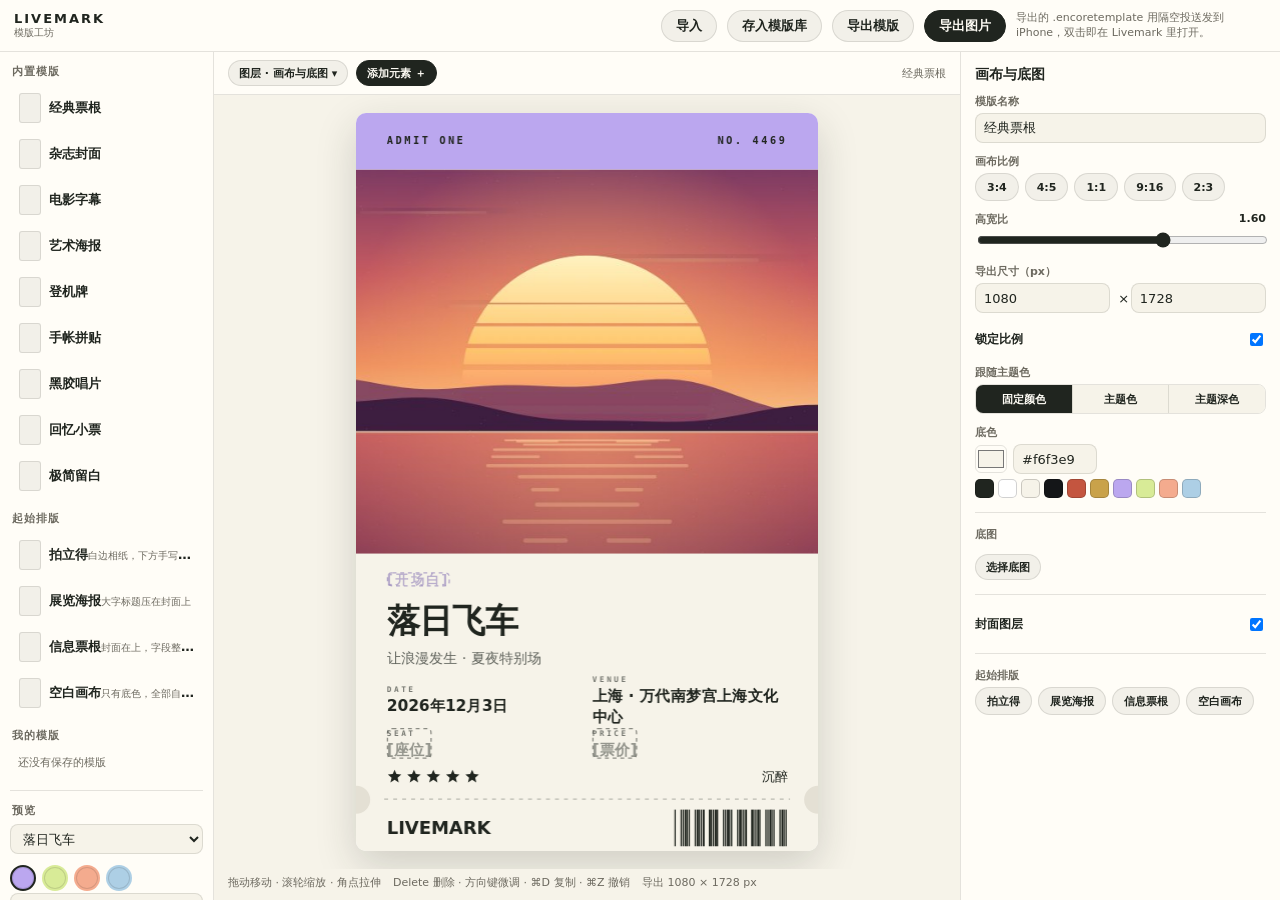
==== index.html @ 5d978834 "sync from Encore 2b8baa5" ====
<!DOCTYPE html>
<html lang="zh-Hans">
<head>
<meta charset="utf-8">
<meta name="viewport" content="width=device-width, initial-scale=1">
<title>Livemark 模版工坊</title>
<link rel="stylesheet" href="styles.css">
</head>
<body>

<header class="bar">
  <div class="brand">LIVEMARK<small>模版工坊</small></div>
  <div class="grow"></div>
  <button class="btn" id="btnImport">导入</button>
  <button class="btn" id="btnSave">存入模版库</button>
  <button class="btn" id="btnExportFile">导出模版</button>
  <button class="btn primary" id="btnExportPNG">导出图片</button>
  <div class="tip">导出的 .encoretemplate 用隔空投送发到 iPhone，双击即在 Livemark 里打开。</div>
  <input type="file" id="fileImport" accept=".encoretemplate,.json,application/json" hidden>
</header>

<div class="shell">
  <aside class="library" id="library"></aside>

  <section class="stage">
    <div class="stage-bar">
      <div class="menu-wrap">
        <button class="btn small" id="btnLayerMenu">图层 · <span id="layerName">画布与底图</span> ▾</button>
      </div>
      <div class="menu-wrap">
        <button class="btn small primary" id="btnAddElement">添加元素 ＋</button>
      </div>
      <div class="grow"></div>
      <span class="hint" id="canvasNote"></span>
    </div>
    <div class="canvas-wrap" id="canvasWrap">
      <div class="board" id="board">
        <canvas id="canvas"></canvas>
        <canvas id="overlay" class="overlay"></canvas>
      </div>
    </div>
    <div class="stage-foot">
      <span>拖动移动 · 滚轮缩放 · 角点拉伸</span>
      <span>Delete 删除 · 方向键微调 · ⌘D 复制 · ⌘Z 撤销</span>
      <span id="sizeNote"></span>
    </div>
  </section>

  <aside class="inspector" id="inspector"></aside>
</div>

<div class="toast" id="toast"></div>
<div class="drop-veil" id="dropVeil">松手导入 .encoretemplate</div>

<input type="file" id="filePickImage" accept="image/*" hidden>
<input type="file" id="filePickVideo" accept="video/quicktime,video/mp4,.mov,.mp4" hidden>

<script src="builtins.js"></script>
<script src="covers.js"></script>
<script src="model.js"></script>
<script src="render.js"></script>
<script src="ui.js"></script>
<script src="app.js"></script>
</body>
</html>
---- styles.css ----
/* Livemark 模版工坊（浏览器版）。配色取自 App 的 Palette：纸 #F6F3E9、墨 #20251F。 */
:root {
  --paper: #f6f3e9;
  --surface: #fffdf7;
  --ink: #20251f;
  --muted: #6d6a60;
  --line: rgba(32, 37, 31, 0.12);
  --fill: rgba(32, 37, 31, 0.06);
  --stamp: #c4553f;
  --accent: #bba7ef;
  --radius: 12px;
  --font: -apple-system, BlinkMacSystemFont, "PingFang SC", system-ui, "Noto Sans CJK SC", "Microsoft YaHei", sans-serif;
}

* { box-sizing: border-box; }
html, body { height: 100%; margin: 0; }
body {
  font-family: var(--font);
  background: var(--paper);
  color: var(--ink);
  font-size: 13px;
  -webkit-font-smoothing: antialiased;
  overflow: hidden;
}
button, input, select, textarea { font-family: inherit; font-size: inherit; color: inherit; }
button { cursor: pointer; }

/* 顶栏 */
.bar {
  display: flex; align-items: center; gap: 10px;
  height: 52px; padding: 0 14px;
  border-bottom: 1px solid var(--line);
  background: var(--surface);
}
.brand { font-weight: 800; letter-spacing: 2px; font-size: 13px; }
.brand small { display: block; font-weight: 500; letter-spacing: 0; font-size: 10px; color: var(--muted); }
.bar .grow { flex: 1; }
.bar .tip { font-size: 11px; color: var(--muted); max-width: 250px; line-height: 1.35; }

.btn {
  border: 1px solid var(--line); background: var(--fill); color: var(--ink);
  border-radius: 999px; min-height: 32px; padding: 0 14px; font-weight: 600;
}
.btn:hover { background: rgba(32, 37, 31, 0.1); }
.btn.primary { background: var(--ink); color: #fdfbf4; border-color: var(--ink); }
.btn.primary:hover { background: #333a31; }
.btn.small { min-height: 26px; padding: 0 10px; font-size: 11px; font-weight: 600; }
.btn.danger { color: var(--stamp); }
.btn:disabled { opacity: 0.4; cursor: default; }

/* 三栏 */
.shell { display: flex; height: calc(100% - 52px); }
.library { width: 214px; border-right: 1px solid var(--line); background: var(--surface); overflow-y: auto; padding: 10px; flex: none; }
.stage { flex: 1; display: flex; flex-direction: column; min-width: 0; }
.inspector { width: 320px; border-left: 1px solid var(--line); background: var(--surface); overflow-y: auto; padding: 12px 14px 60px; flex: none; }

/* 模版库 */
.section-title { font-size: 11px; font-weight: 700; color: var(--muted); letter-spacing: 1px; margin: 12px 2px 6px; }
.section-title:first-child { margin-top: 2px; }
.lib-item {
  display: flex; align-items: center; gap: 8px; width: 100%;
  border: 1px solid transparent; background: none; border-radius: 10px;
  padding: 7px 8px; text-align: left; min-height: 38px;
}
.lib-item:hover { background: var(--fill); }
.lib-item.on { background: var(--fill); border-color: var(--line); }
.lib-item .thumb { width: 22px; height: 30px; border-radius: 3px; background: var(--fill); flex: none; border: 1px solid var(--line); }
.lib-item .name { flex: 1; font-weight: 600; overflow: hidden; text-overflow: ellipsis; white-space: nowrap; }
.lib-item .sub { font-size: 10px; color: var(--muted); font-weight: 400; }
.lib-row { display: flex; align-items: center; gap: 4px; }
.lib-row .lib-item { flex: 1; min-width: 0; }
.icon-btn {
  border: none; background: none; color: var(--muted); border-radius: 6px;
  width: 24px; height: 24px; line-height: 1; font-size: 13px; flex: none;
}
.icon-btn:hover { background: var(--fill); color: var(--ink); }
.empty { font-size: 11px; color: var(--muted); padding: 6px 8px; }

/* 预览设置 */
.panel { border-top: 1px solid var(--line); margin-top: 14px; padding-top: 10px; }
.swatches { display: flex; gap: 6px; margin: 6px 0 2px; }
.swatch { width: 26px; height: 26px; border-radius: 50%; border: 2px solid transparent; box-shadow: inset 0 0 0 1px rgba(0,0,0,0.12); }
.swatch.on { border-color: var(--ink); }
details.switches { margin-top: 8px; }
details.switches summary { font-size: 11px; color: var(--muted); cursor: pointer; padding: 4px 2px; font-weight: 600; }
.checks { display: grid; grid-template-columns: 1fr 1fr; gap: 2px 6px; padding: 4px 2px; }
.checks label { display: flex; align-items: center; gap: 4px; font-size: 11px; }
.private-note { font-size: 10px; color: var(--stamp); padding: 2px; }

/* 画布 */
.stage-bar { display: flex; align-items: center; gap: 8px; padding: 8px 14px; border-bottom: 1px solid var(--line); background: var(--surface); }
.stage-bar .grow { flex: 1; }
.canvas-wrap {
  flex: 1; display: flex; align-items: center; justify-content: center;
  padding: 18px; overflow: hidden; position: relative;
  background: var(--paper);
}
.board { position: relative; box-shadow: 0 14px 40px rgba(32, 37, 31, 0.18); border-radius: 10px; background: #fff; }
.board canvas { display: block; border-radius: 10px; }
.board canvas.overlay { position: absolute; inset: 0; pointer-events: none; }
.stage-foot { padding: 6px 14px 10px; font-size: 11px; color: var(--muted); display: flex; gap: 12px; }

/* 检查器控件 */
.insp-title { font-size: 14px; font-weight: 800; margin: 2px 0 10px; }
.field { margin-bottom: 11px; }
.field > label, .field > .lab { display: block; font-size: 11px; font-weight: 600; color: var(--muted); margin-bottom: 4px; }
.field input[type=text], .field input[type=number], .field textarea, .field select {
  width: 100%; border: 1px solid var(--line); background: var(--paper);
  border-radius: 8px; min-height: 30px; padding: 5px 8px;
}
.field textarea { resize: vertical; min-height: 54px; }
.row { display: flex; gap: 8px; align-items: center; }
.row > * { min-width: 0; }
.slider-head { display: flex; justify-content: space-between; font-size: 11px; color: var(--muted); font-weight: 600; margin-bottom: 1px; }
.slider-head b { font-weight: 600; color: var(--ink); font-variant-numeric: tabular-nums; }
input[type=range] { width: 100%; accent-color: var(--ink); height: 20px; }
.chips { display: flex; flex-wrap: wrap; gap: 6px; }
.chip { border: 1px solid var(--line); background: var(--fill); border-radius: 999px; min-height: 28px; padding: 0 11px; font-size: 11px; font-weight: 600; }
.chip.on { background: var(--ink); color: #fdfbf4; border-color: var(--ink); }
.seg { display: flex; border: 1px solid var(--line); border-radius: 8px; overflow: hidden; }
.seg button { flex: 1; border: none; background: var(--paper); min-height: 28px; font-size: 11px; font-weight: 600; }
.seg button + button { border-left: 1px solid var(--line); }
.seg button.on { background: var(--ink); color: #fdfbf4; }
.toggle { display: flex; align-items: center; justify-content: space-between; gap: 8px; min-height: 30px; }
.toggle span { font-size: 12px; font-weight: 600; }
.color-row { display: flex; align-items: center; gap: 6px; flex-wrap: wrap; }
.color-row input[type=color] { width: 32px; height: 28px; padding: 0; border: 1px solid var(--line); border-radius: 6px; background: none; }
.color-row input[type=text] { width: 84px; }
.presets { display: flex; flex-wrap: wrap; gap: 4px; margin-top: 5px; }
.preset { width: 19px; height: 19px; border-radius: 5px; border: 1px solid rgba(0,0,0,0.18); padding: 0; }
.divider { height: 1px; background: var(--line); margin: 14px 0; }
.hint { font-size: 11px; color: var(--muted); margin: 4px 0; }
.hint.warn { color: var(--stamp); }
.actions { display: flex; gap: 6px; margin-top: 12px; flex-wrap: wrap; }

/* 菜单 */
.menu-wrap { position: relative; }
.menu {
  position: absolute; top: calc(100% + 4px); left: 0; z-index: 30;
  background: var(--surface); border: 1px solid var(--line); border-radius: 10px;
  box-shadow: 0 12px 30px rgba(32, 37, 31, 0.18);
  min-width: 190px; max-height: 60vh; overflow-y: auto; padding: 5px;
}
.menu.right { left: auto; right: 0; }
.menu button {
  display: block; width: 100%; text-align: left; border: none; background: none;
  border-radius: 7px; padding: 6px 9px; font-size: 12px;
}
.menu button:hover { background: var(--fill); }
.menu .head { font-size: 10px; font-weight: 700; color: var(--muted); padding: 7px 9px 3px; letter-spacing: 1px; }
.menu .sep { height: 1px; background: var(--line); margin: 4px 6px; }
.menu .cols { display: grid; grid-template-columns: repeat(8, 1fr); gap: 2px; padding: 4px; }
.menu .cols button { font-size: 18px; text-align: center; padding: 3px 0; }

/* 提示条 */
.toast {
  position: fixed; left: 50%; bottom: 22px; transform: translateX(-50%);
  background: var(--ink); color: #fdfbf4; border-radius: 999px;
  padding: 8px 18px; font-size: 12px; font-weight: 600; z-index: 100;
  box-shadow: 0 10px 24px rgba(0,0,0,0.25); opacity: 0; pointer-events: none;
  transition: opacity 0.18s;
}
.toast.on { opacity: 1; }
.toast.warn { background: var(--stamp); }

.drop-veil {
  position: fixed; inset: 0; z-index: 200; background: rgba(246, 243, 233, 0.92);
  display: none; align-items: center; justify-content: center;
  font-size: 15px; font-weight: 700; border: 3px dashed var(--ink);
}
.drop-veil.on { display: flex; }
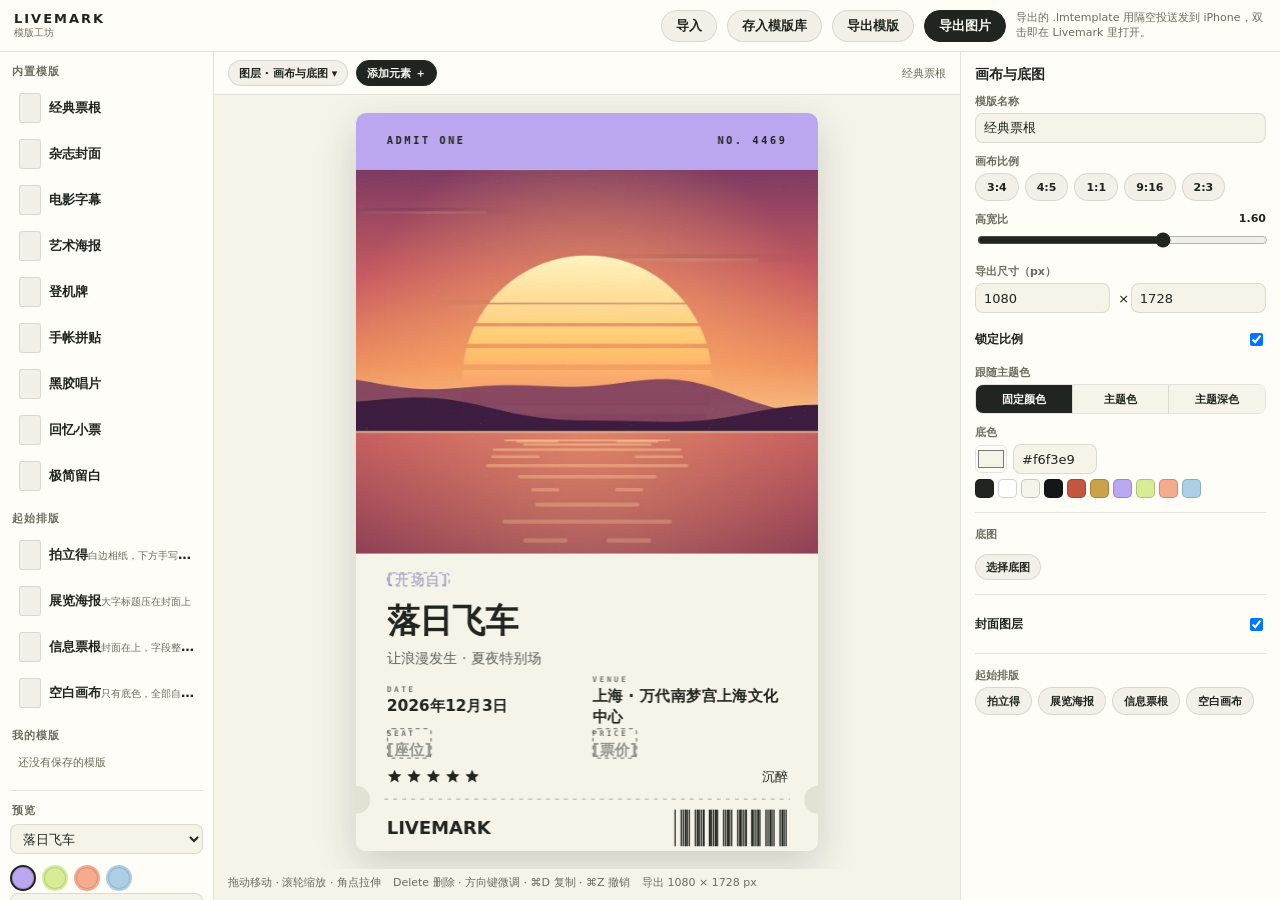
==== commit 35ead853: "sync from Encore 8e6842f" ====
--- a/index.html
+++ b/index.html
@@ -15,8 +15,8 @@
   <button class="btn" id="btnSave">存入模版库</button>
   <button class="btn" id="btnExportFile">导出模版</button>
   <button class="btn primary" id="btnExportPNG">导出图片</button>
-  <div class="tip">导出的 .encoretemplate 用隔空投送发到 iPhone，双击即在 Livemark 里打开。</div>
-  <input type="file" id="fileImport" accept=".encoretemplate,.json,application/json" hidden>
+  <div class="tip">导出的 .lmtemplate 用隔空投送发到 iPhone，双击即在 Livemark 里打开。</div>
+  <input type="file" id="fileImport" accept=".lmtemplate,.encoretemplate,.json,application/json" hidden>
 </header>
 
 <div class="shell">
@@ -50,7 +50,7 @@
 </div>
 
 <div class="toast" id="toast"></div>
-<div class="drop-veil" id="dropVeil">松手导入 .encoretemplate</div>
+<div class="drop-veil" id="dropVeil">松手导入 .lmtemplate</div>
 
 <input type="file" id="filePickImage" accept="image/*" hidden>
 <input type="file" id="filePickVideo" accept="video/quicktime,video/mp4,.mov,.mp4" hidden>
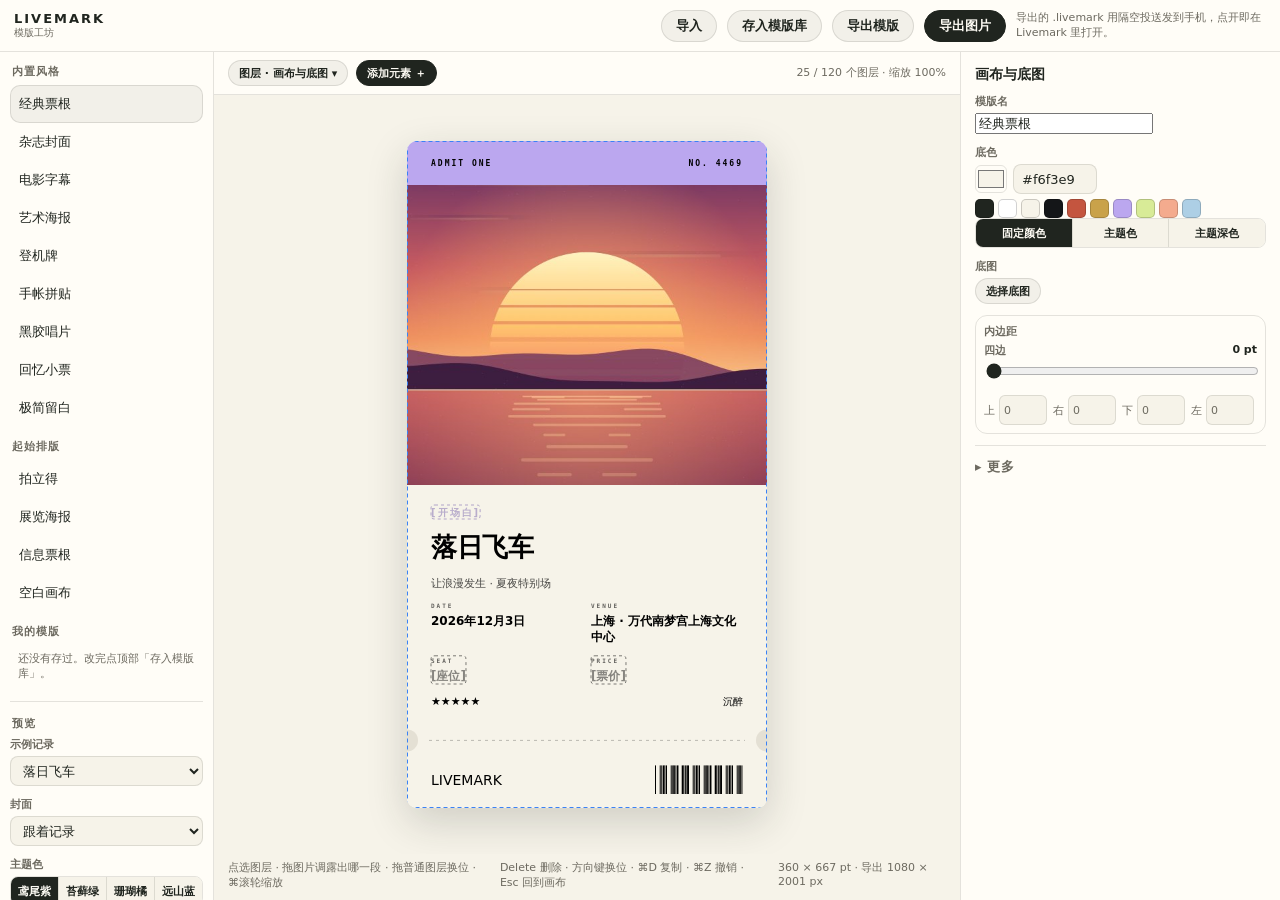
==== commit 5160e3ef: "sync from livemark-rn 7254a4c" ====
--- a/index.html
+++ b/index.html
@@ -15,8 +15,8 @@
   <button class="btn" id="btnSave">存入模版库</button>
   <button class="btn" id="btnExportFile">导出模版</button>
   <button class="btn primary" id="btnExportPNG">导出图片</button>
-  <div class="tip">导出的 .lmtemplate 用隔空投送发到 iPhone，双击即在 Livemark 里打开。</div>
-  <input type="file" id="fileImport" accept=".lmtemplate,.encoretemplate,.json,application/json" hidden>
+  <div class="tip">导出的 .livemark 用隔空投送发到手机，点开即在 Livemark 里打开。</div>
+  <input type="file" id="fileImport" accept=".livemark,.lmtemplate,.encoretemplate,.json,application/json" hidden>
 </header>
 
 <div class="shell">
@@ -40,8 +40,8 @@
       </div>
     </div>
     <div class="stage-foot">
-      <span>拖动移动 · 滚轮缩放 · 角点拉伸</span>
-      <span>Delete 删除 · 方向键微调 · ⌘D 复制 · ⌘Z 撤销</span>
+      <span>点选图层 · 拖图片调露出哪一段 · 拖普通图层换位 · ⌘滚轮缩放</span>
+      <span>Delete 删除 · 方向键换位 · ⌘D 复制 · ⌘Z 撤销 · Esc 回到画布</span>
       <span id="sizeNote"></span>
     </div>
   </section>
@@ -50,15 +50,17 @@
 </div>
 
 <div class="toast" id="toast"></div>
-<div class="drop-veil" id="dropVeil">松手导入 .lmtemplate</div>
+<div class="drop-veil" id="dropVeil">松手导入 .livemark</div>
 
 <input type="file" id="filePickImage" accept="image/*" hidden>
 <input type="file" id="filePickVideo" accept="video/quicktime,video/mp4,.mov,.mp4" hidden>
 
-<script src="builtins.js"></script>
+<!-- core.js 是 App 的 TypeScript 原样编译过来的：模型、排版引擎、文件编码、九个内置风格。
+     render.js 注入「量文字」与「画」，其余三个是工坊自己的界面。 -->
 <script src="covers.js"></script>
-<script src="model.js"></script>
+<script src="core.js"></script>
 <script src="render.js"></script>
+<script src="sample.js"></script>
 <script src="ui.js"></script>
 <script src="app.js"></script>
 </body>
--- a/styles.css
+++ b/styles.css
@@ -169,3 +169,39 @@
   font-size: 15px; font-weight: 700; border: 3px dashed var(--ink);
 }
 .drop-veil.on { display: flex; }
+
+/* ---- v2：树状图层、折叠区、锚点九宫格 ---- */
+
+.field.group { border: 1px solid var(--line); border-radius: var(--radius); padding: 8px; gap: 6px; }
+.field .row { display: flex; gap: 6px; flex-wrap: wrap; }
+.row .mini { display: flex; align-items: center; gap: 4px; font-size: 11px; color: var(--muted); }
+.row .mini input { width: 48px; border: 1px solid var(--line); border-radius: 6px; padding: 2px 4px; background: var(--paper); }
+
+.disclosure { margin: 10px 0 4px; border-top: 1px solid var(--line); padding-top: 8px; }
+.disclosure-head {
+  width: 100%; text-align: left; border: 0; background: none; padding: 4px 0;
+  font-weight: 700; color: var(--muted); letter-spacing: 0.5px;
+}
+.disclosure-body { display: flex; flex-direction: column; gap: 10px; padding-top: 4px; }
+
+.anchors { display: grid; grid-template-columns: repeat(3, 1fr); gap: 4px; }
+.anchor {
+  border: 1px solid var(--line); background: var(--paper); border-radius: 6px;
+  height: 26px; color: var(--muted); line-height: 1;
+}
+.anchor.on { background: var(--ink); color: #fdfbf4; border-color: var(--ink); }
+
+.panel { margin-top: 12px; border-top: 1px solid var(--line); padding-top: 8px; display: flex; flex-direction: column; gap: 10px; }
+.insp-title .grow { flex: 1; font-weight: 700; }
+
+.menu .on { background: var(--fill); font-weight: 700; }
+.menu details.sub { border-top: 1px solid var(--line); }
+.menu details.sub summary { padding: 5px 12px; cursor: pointer; color: var(--muted); font-size: 11px; }
+.menu details.sub button { padding-left: 22px; }
+
+.checks { display: grid; grid-template-columns: 1fr 1fr; gap: 2px 8px; }
+.checks .toggle { display: flex; align-items: center; gap: 5px; font-size: 11px; }
+.checks .toggle.private span { color: var(--stamp); }
+.private-note { font-size: 10px; color: var(--muted); line-height: 1.4; margin-top: 6px; }
+.lib-item.grow { flex: 1; text-align: left; }
+.hint { font-size: 11px; color: var(--muted); line-height: 1.45; }
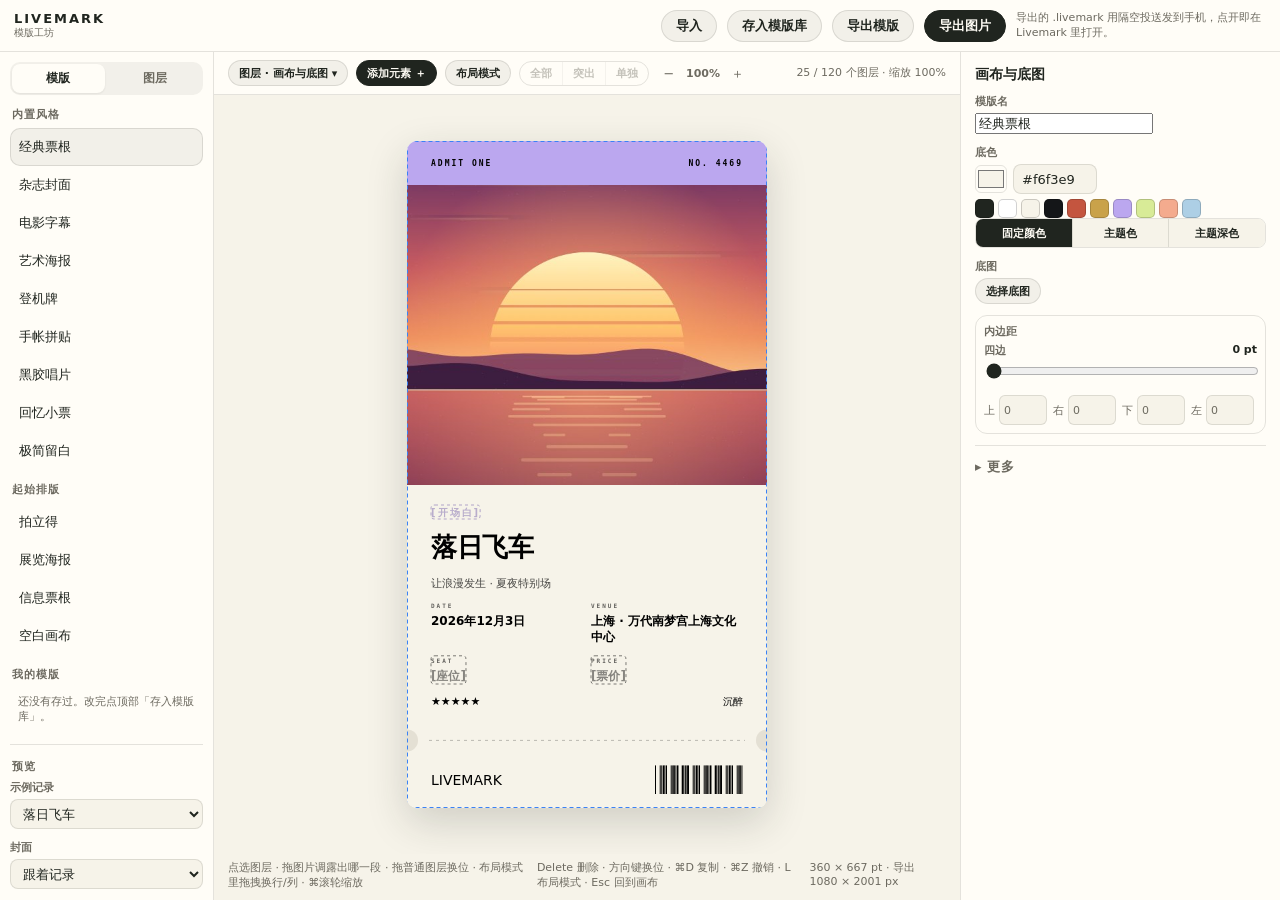
==== commit c8500fe0: "Add focus mode, layout mode, layers panel, stage tools Co-authored-by: kinyokun <72661570+kinyokun@u" ====
--- a/index.html
+++ b/index.html
@@ -30,6 +30,7 @@
       <div class="menu-wrap">
         <button class="btn small primary" id="btnAddElement">添加元素 ＋</button>
       </div>
+      <div class="stage-tools" id="stageTools"></div>
       <div class="grow"></div>
       <span class="hint" id="canvasNote"></span>
     </div>
@@ -40,8 +41,8 @@
       </div>
     </div>
     <div class="stage-foot">
-      <span>点选图层 · 拖图片调露出哪一段 · 拖普通图层换位 · ⌘滚轮缩放</span>
-      <span>Delete 删除 · 方向键换位 · ⌘D 复制 · ⌘Z 撤销 · Esc 回到画布</span>
+      <span>点选图层 · 拖图片调露出哪一段 · 拖普通图层换位 · 布局模式里拖拽换行/列 · ⌘滚轮缩放</span>
+      <span>Delete 删除 · 方向键换位 · ⌘D 复制 · ⌘Z 撤销 · L 布局模式 · Esc 回到画布</span>
       <span id="sizeNote"></span>
     </div>
   </section>
@@ -56,12 +57,15 @@
 <input type="file" id="filePickVideo" accept="video/quicktime,video/mp4,.mov,.mp4" hidden>
 
 <!-- core.js 是 App 的 TypeScript 原样编译过来的：模型、排版引擎、文件编码、九个内置风格。
-     render.js 注入「量文字」与「画」，其余三个是工坊自己的界面。 -->
+     render.js 注入「量文字」与「画」；ui.js 是编辑器主体，modes.js（聚焦 / 布局模式）、
+     layers.js（图层树面板）按功能拆成独立模块，app.js 负责启动。 -->
 <script src="covers.js"></script>
 <script src="core.js"></script>
 <script src="render.js"></script>
 <script src="sample.js"></script>
 <script src="ui.js"></script>
+<script src="modes.js"></script>
+<script src="layers.js"></script>
 <script src="app.js"></script>
 </body>
 </html>
--- a/styles.css
+++ b/styles.css
@@ -97,7 +97,7 @@
 }
 .board { position: relative; box-shadow: 0 14px 40px rgba(32, 37, 31, 0.18); border-radius: 10px; background: #fff; }
 .board canvas { display: block; border-radius: 10px; }
-.board canvas.overlay { position: absolute; inset: 0; pointer-events: none; }
+.board canvas.overlay { position: absolute; inset: 0; touch-action: none; }
 .stage-foot { padding: 6px 14px 10px; font-size: 11px; color: var(--muted); display: flex; gap: 12px; }
 
 /* 检查器控件 */
@@ -205,3 +205,47 @@
 .private-note { font-size: 10px; color: var(--muted); line-height: 1.4; margin-top: 6px; }
 .lib-item.grow { flex: 1; text-align: left; }
 .hint { font-size: 11px; color: var(--muted); line-height: 1.45; }
+
+/* 舞台工具条：聚焦切换 / 布局模式 / 缩放 */
+.stage-tools { display: flex; align-items: center; gap: 8px; }
+.seg-mini { display: flex; border: 1px solid var(--line); border-radius: 999px; overflow: hidden; }
+.seg-mini button {
+  border: none; background: none; padding: 4px 10px; font-size: 11px; font-weight: 600;
+  color: var(--muted);
+}
+.seg-mini button + button { border-left: 1px solid var(--line); }
+.seg-mini button.on { background: var(--ink); color: #fdfbf4; }
+.seg-mini button:disabled { opacity: 0.4; cursor: default; }
+.zoom-box { display: flex; align-items: center; gap: 2px; }
+.zoom-label {
+  border: none; background: none; color: var(--muted); font-size: 11px; font-weight: 600;
+  min-width: 40px; text-align: center; border-radius: 6px; padding: 4px 2px;
+}
+.zoom-label:hover { background: var(--fill); color: var(--ink); }
+
+/* 左栏页签：模版 / 图层 */
+.side-tabs {
+  display: flex; gap: 4px; padding: 2px; margin-bottom: 8px;
+  background: var(--fill); border-radius: 10px;
+}
+.side-tab {
+  flex: 1; border: none; background: none; border-radius: 8px;
+  padding: 6px 0; font-weight: 700; font-size: 12px; color: var(--muted);
+}
+.side-tab.on { background: var(--surface); color: var(--ink); box-shadow: 0 1px 2px rgba(32, 37, 31, 0.08); }
+
+/* 图层树 */
+.layer-row {
+  display: flex; align-items: center; gap: 2px;
+  border-radius: 8px; padding: 1px 4px 1px 4px;
+}
+.layer-row:hover { background: var(--fill); }
+.layer-row.on { background: var(--fill); outline: 1px solid var(--line); }
+.layer-row.faded .layer-main { opacity: 0.45; }
+.layer-main {
+  flex: 1; min-width: 0; border: none; background: none; text-align: left;
+  padding: 6px 4px; font-size: 12px; overflow: hidden; text-overflow: ellipsis; white-space: nowrap;
+}
+.layer-act { visibility: hidden; }
+.layer-row:hover .layer-act, .layer-row.on .layer-act { visibility: visible; }
+.layers-hint { padding: 8px 4px; font-size: 11px; color: var(--muted); line-height: 1.4; }
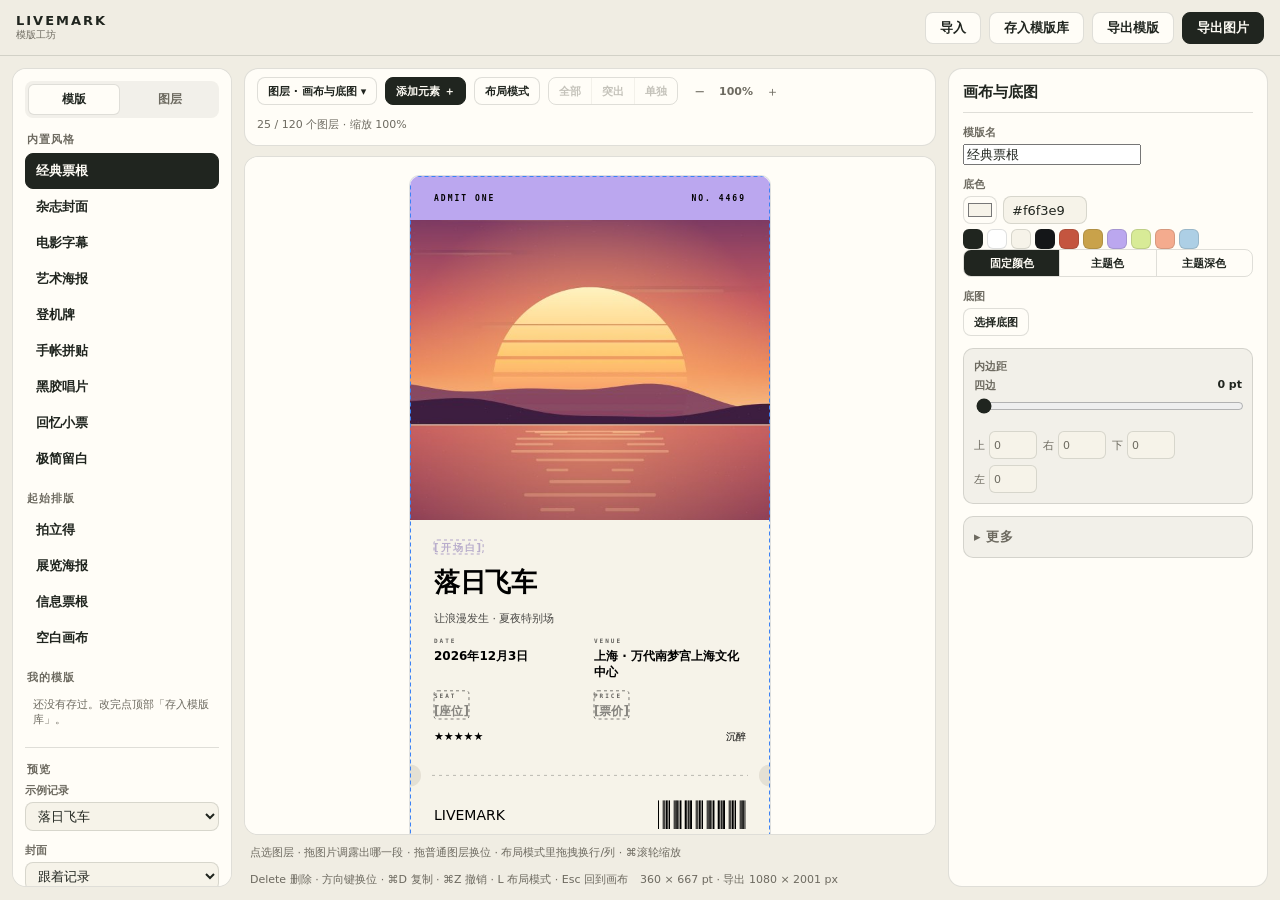
==== commit 041bf29d: "Refactor UI to card-based, flat, responsive design Co-authored-by: kinyokun <72661570+kinyokun@users" ====
--- a/index.html
+++ b/index.html
@@ -11,11 +11,13 @@
 <header class="bar">
   <div class="brand">LIVEMARK<small>模版工坊</small></div>
   <div class="grow"></div>
-  <button class="btn" id="btnImport">导入</button>
-  <button class="btn" id="btnSave">存入模版库</button>
-  <button class="btn" id="btnExportFile">导出模版</button>
-  <button class="btn primary" id="btnExportPNG">导出图片</button>
   <div class="tip">导出的 .livemark 用隔空投送发到手机，点开即在 Livemark 里打开。</div>
+  <div class="bar-actions">
+    <button class="btn" id="btnImport">导入</button>
+    <button class="btn" id="btnSave">存入模版库</button>
+    <button class="btn" id="btnExportFile">导出模版</button>
+    <button class="btn primary" id="btnExportPNG">导出图片</button>
+  </div>
   <input type="file" id="fileImport" accept=".livemark,.lmtemplate,.encoretemplate,.json,application/json" hidden>
 </header>
 
--- a/styles.css
+++ b/styles.css
@@ -1,14 +1,36 @@
-/* Livemark 模版工坊（浏览器版）。配色取自 App 的 Palette：纸 #F6F3E9、墨 #20251F。 */
+/* Livemark 模版工坊（浏览器版）。
+   卡片式 · 扁平化 · 响应式。配色取自 App 的 Palette：纸 #F6F3E9、墨 #20251F。
+
+   设计令牌：所有控件共用同一套颜色、圆角、高度、字号，
+   选中态统一为「墨色底 + 米色字」，悬停态统一为 --fill。 */
 :root {
-  --paper: #f6f3e9;
-  --surface: #fffdf7;
-  --ink: #20251f;
+  /* 颜色 */
+  --paper: #f0ede3;                       /* 页面底色，比卡片深一档 */
+  --card: #fffdf7;                        /* 卡片表面 */
+  --ink: #20251f;                         /* 墨 */
+  --ink-soft: #333a31;
+  --on-ink: #fdfbf4;                      /* 墨底上的字 */
   --muted: #6d6a60;
-  --line: rgba(32, 37, 31, 0.12);
-  --fill: rgba(32, 37, 31, 0.06);
-  --stamp: #c4553f;
-  --accent: #bba7ef;
-  --radius: 12px;
+  --line: rgba(32, 37, 31, 0.14);         /* 1px 描边，代替阴影分层 */
+  --fill: rgba(32, 37, 31, 0.06);         /* 悬停 / 次级填充 */
+  --fill-strong: rgba(32, 37, 31, 0.1);
+  --field: #f6f3e9;                       /* 输入框底色 */
+  --stamp: #c4553f;                       /* 警示红 */
+
+  /* 几何：一套圆角与间距走遍全站 */
+  --radius-l: 14px;                       /* 卡片 */
+  --radius-m: 10px;                       /* 卡片内分组、菜单 */
+  --radius-s: 8px;                        /* 所有控件 */
+  --gap: 12px;
+  --ctl-h: 32px;                          /* 常规控件高度 */
+  --ctl-h-s: 28px;                        /* 小号控件高度 */
+
+  /* 字号 */
+  --fs-xs: 11px;
+  --fs-s: 12px;
+  --fs-m: 13px;
+  --fs-l: 15px;
+
   --font: -apple-system, BlinkMacSystemFont, "PingFang SC", system-ui, "Noto Sans CJK SC", "Microsoft YaHei", sans-serif;
 }
 
@@ -18,234 +40,329 @@
   font-family: var(--font);
   background: var(--paper);
   color: var(--ink);
-  font-size: 13px;
+  font-size: var(--fs-m);
   -webkit-font-smoothing: antialiased;
   overflow: hidden;
 }
 button, input, select, textarea { font-family: inherit; font-size: inherit; color: inherit; }
 button { cursor: pointer; }
-
-/* 顶栏 */
+:focus-visible { outline: 2px solid var(--ink); outline-offset: 1px; }
+
+/* 统一细滚动条 */
+::-webkit-scrollbar { width: 8px; height: 8px; }
+::-webkit-scrollbar-thumb { background: var(--fill-strong); border-radius: 999px; }
+::-webkit-scrollbar-track { background: transparent; }
+
+/* ---- 顶栏 ---- */
 .bar {
-  display: flex; align-items: center; gap: 10px;
-  height: 52px; padding: 0 14px;
+  display: flex; align-items: center; gap: var(--gap);
+  min-height: 56px; padding: 8px 16px;
+  flex-wrap: wrap;
+  background: var(--paper);
   border-bottom: 1px solid var(--line);
-  background: var(--surface);
-}
-.brand { font-weight: 800; letter-spacing: 2px; font-size: 13px; }
+}
+.brand { font-weight: 800; letter-spacing: 2px; font-size: var(--fs-m); }
 .brand small { display: block; font-weight: 500; letter-spacing: 0; font-size: 10px; color: var(--muted); }
 .bar .grow { flex: 1; }
-.bar .tip { font-size: 11px; color: var(--muted); max-width: 250px; line-height: 1.35; }
-
+.bar .tip { font-size: var(--fs-xs); color: var(--muted); max-width: 250px; line-height: 1.35; }
+.bar-actions { display: flex; align-items: center; gap: 8px; flex-wrap: wrap; }
+
+/* ---- 控件：按钮 / 芯片 / 分段 / 图标钮，同一高度、同一圆角、同一描边 ---- */
 .btn {
-  border: 1px solid var(--line); background: var(--fill); color: var(--ink);
-  border-radius: 999px; min-height: 32px; padding: 0 14px; font-weight: 600;
-}
-.btn:hover { background: rgba(32, 37, 31, 0.1); }
-.btn.primary { background: var(--ink); color: #fdfbf4; border-color: var(--ink); }
-.btn.primary:hover { background: #333a31; }
-.btn.small { min-height: 26px; padding: 0 10px; font-size: 11px; font-weight: 600; }
+  border: 1px solid var(--line); background: var(--card); color: var(--ink);
+  border-radius: var(--radius-s); min-height: var(--ctl-h); padding: 0 14px; font-weight: 600;
+}
+.btn:hover { background: var(--fill); }
+.btn.primary { background: var(--ink); color: var(--on-ink); border-color: var(--ink); }
+.btn.primary:hover { background: var(--ink-soft); }
+.btn.small { min-height: var(--ctl-h-s); padding: 0 10px; font-size: var(--fs-xs); }
 .btn.danger { color: var(--stamp); }
 .btn:disabled { opacity: 0.4; cursor: default; }
 
-/* 三栏 */
-.shell { display: flex; height: calc(100% - 52px); }
-.library { width: 214px; border-right: 1px solid var(--line); background: var(--surface); overflow-y: auto; padding: 10px; flex: none; }
-.stage { flex: 1; display: flex; flex-direction: column; min-width: 0; }
-.inspector { width: 320px; border-left: 1px solid var(--line); background: var(--surface); overflow-y: auto; padding: 12px 14px 60px; flex: none; }
-
-/* 模版库 */
-.section-title { font-size: 11px; font-weight: 700; color: var(--muted); letter-spacing: 1px; margin: 12px 2px 6px; }
+.icon-btn {
+  border: 1px solid transparent; background: none; color: var(--muted);
+  border-radius: var(--radius-s); width: var(--ctl-h-s); height: var(--ctl-h-s);
+  line-height: 1; font-size: var(--fs-m); flex: none;
+}
+.icon-btn:hover { background: var(--fill); color: var(--ink); }
+.icon-btn:disabled { opacity: 0.35; cursor: default; background: none; color: var(--muted); }
+
+/* ---- 三栏：卡片浮在纸面上 ---- */
+.shell {
+  display: flex; gap: var(--gap);
+  height: calc(100% - 57px);
+  padding: var(--gap);
+}
+.library, .inspector {
+  background: var(--card);
+  border: 1px solid var(--line);
+  border-radius: var(--radius-l);
+  overflow-y: auto;
+  flex: none;
+}
+.library { width: 220px; padding: 12px; }
+.inspector { width: 320px; padding: 14px 14px 60px; }
+.stage { flex: 1; display: flex; flex-direction: column; gap: 10px; min-width: 0; }
+
+/* ---- 模版库 ---- */
+.section-title {
+  font-size: var(--fs-xs); font-weight: 700; color: var(--muted);
+  letter-spacing: 1px; margin: 14px 2px 6px;
+}
 .section-title:first-child { margin-top: 2px; }
 .lib-item {
   display: flex; align-items: center; gap: 8px; width: 100%;
-  border: 1px solid transparent; background: none; border-radius: 10px;
-  padding: 7px 8px; text-align: left; min-height: 38px;
+  border: 1px solid transparent; background: none; border-radius: var(--radius-s);
+  padding: 7px 10px; text-align: left; min-height: 36px; font-weight: 600;
 }
 .lib-item:hover { background: var(--fill); }
-.lib-item.on { background: var(--fill); border-color: var(--line); }
-.lib-item .thumb { width: 22px; height: 30px; border-radius: 3px; background: var(--fill); flex: none; border: 1px solid var(--line); }
-.lib-item .name { flex: 1; font-weight: 600; overflow: hidden; text-overflow: ellipsis; white-space: nowrap; }
+.lib-item.on { background: var(--ink); color: var(--on-ink); border-color: var(--ink); }
 .lib-item .sub { font-size: 10px; color: var(--muted); font-weight: 400; }
-.lib-row { display: flex; align-items: center; gap: 4px; }
+.lib-row { display: flex; align-items: center; gap: 4px; border-radius: var(--radius-s); }
 .lib-row .lib-item { flex: 1; min-width: 0; }
-.icon-btn {
-  border: none; background: none; color: var(--muted); border-radius: 6px;
-  width: 24px; height: 24px; line-height: 1; font-size: 13px; flex: none;
-}
-.icon-btn:hover { background: var(--fill); color: var(--ink); }
-.empty { font-size: 11px; color: var(--muted); padding: 6px 8px; }
-
-/* 预览设置 */
-.panel { border-top: 1px solid var(--line); margin-top: 14px; padding-top: 10px; }
-.swatches { display: flex; gap: 6px; margin: 6px 0 2px; }
-.swatch { width: 26px; height: 26px; border-radius: 50%; border: 2px solid transparent; box-shadow: inset 0 0 0 1px rgba(0,0,0,0.12); }
-.swatch.on { border-color: var(--ink); }
-details.switches { margin-top: 8px; }
-details.switches summary { font-size: 11px; color: var(--muted); cursor: pointer; padding: 4px 2px; font-weight: 600; }
-.checks { display: grid; grid-template-columns: 1fr 1fr; gap: 2px 6px; padding: 4px 2px; }
-.checks label { display: flex; align-items: center; gap: 4px; font-size: 11px; }
-.private-note { font-size: 10px; color: var(--stamp); padding: 2px; }
-
-/* 画布 */
-.stage-bar { display: flex; align-items: center; gap: 8px; padding: 8px 14px; border-bottom: 1px solid var(--line); background: var(--surface); }
+.lib-row.on { background: var(--fill); }
+.lib-row.on .lib-item { background: var(--ink); color: var(--on-ink); border-color: var(--ink); }
+.empty { font-size: var(--fs-xs); color: var(--muted); padding: 6px 8px; }
+
+/* 预览设置（左栏下半） */
+.panel { margin-top: 14px; border-top: 1px solid var(--line); padding-top: 10px; display: flex; flex-direction: column; gap: 10px; }
+.checks { display: grid; grid-template-columns: 1fr 1fr; gap: 2px 8px; padding: 2px; }
+.checks label { display: flex; align-items: center; gap: 4px; font-size: var(--fs-xs); }
+.checks .toggle { display: flex; align-items: center; gap: 5px; font-size: var(--fs-xs); }
+.checks .toggle.private span { color: var(--stamp); }
+.private-note { font-size: 10px; color: var(--muted); line-height: 1.4; margin-top: 6px; }
+
+/* ---- 左栏页签：模版 / 图层 ---- */
+.side-tabs {
+  display: flex; gap: 4px; padding: 3px; margin-bottom: 10px;
+  background: var(--fill); border-radius: var(--radius-s);
+}
+.side-tab {
+  flex: 1; border: 1px solid transparent; background: none; border-radius: 6px;
+  padding: 6px 0; font-weight: 700; font-size: var(--fs-s); color: var(--muted);
+}
+.side-tab:hover { color: var(--ink); }
+.side-tab.on { background: var(--card); color: var(--ink); border-color: var(--line); }
+
+/* ---- 图层树 ---- */
+.layer-row {
+  display: flex; align-items: center; gap: 2px;
+  border-radius: var(--radius-s); padding: 1px 4px;
+}
+.layer-row:hover { background: var(--fill); }
+.layer-row.on { background: var(--fill-strong); }
+.layer-row.faded .layer-main { opacity: 0.45; }
+.layer-main {
+  flex: 1; min-width: 0; border: none; background: none; text-align: left;
+  padding: 6px 4px; font-size: var(--fs-s); overflow: hidden; text-overflow: ellipsis; white-space: nowrap;
+  border-radius: 6px;
+}
+.layer-act { visibility: hidden; }
+.layer-row:hover .layer-act, .layer-row.on .layer-act { visibility: visible; }
+.layers-hint { padding: 8px 4px; }
+
+/* ---- 画布区：工具条卡片 + 画布卡片 ---- */
+.stage-bar {
+  display: flex; align-items: center; gap: 8px; flex-wrap: wrap;
+  padding: 8px 12px;
+  background: var(--card); border: 1px solid var(--line); border-radius: var(--radius-l);
+}
 .stage-bar .grow { flex: 1; }
 .canvas-wrap {
-  flex: 1; display: flex; align-items: center; justify-content: center;
-  padding: 18px; overflow: hidden; position: relative;
-  background: var(--paper);
-}
-.board { position: relative; box-shadow: 0 14px 40px rgba(32, 37, 31, 0.18); border-radius: 10px; background: #fff; }
-.board canvas { display: block; border-radius: 10px; }
+  flex: 1; display: flex; align-items: safe center; justify-content: safe center;
+  padding: 18px; overflow: auto; position: relative;
+  background: var(--card); border: 1px solid var(--line); border-radius: var(--radius-l);
+}
+.board {
+  position: relative; margin: auto; flex: none;
+  border: 1px solid var(--line); border-radius: var(--radius-m); background: #fff;
+}
+.board canvas { display: block; border-radius: var(--radius-m); }
 .board canvas.overlay { position: absolute; inset: 0; touch-action: none; }
-.stage-foot { padding: 6px 14px 10px; font-size: 11px; color: var(--muted); display: flex; gap: 12px; }
-
-/* 检查器控件 */
-.insp-title { font-size: 14px; font-weight: 800; margin: 2px 0 10px; }
-.field { margin-bottom: 11px; }
-.field > label, .field > .lab { display: block; font-size: 11px; font-weight: 600; color: var(--muted); margin-bottom: 4px; }
+.stage-foot {
+  padding: 0 6px; font-size: var(--fs-xs); color: var(--muted);
+  display: flex; gap: 12px; flex-wrap: wrap;
+}
+
+/* 舞台工具条：聚焦切换 / 布局模式 / 缩放 */
+.stage-tools { display: flex; align-items: center; gap: 8px; flex-wrap: wrap; }
+.seg-mini { display: flex; border: 1px solid var(--line); border-radius: var(--radius-s); overflow: hidden; }
+.seg-mini button {
+  border: none; background: none; min-height: calc(var(--ctl-h-s) - 2px); padding: 0 10px;
+  font-size: var(--fs-xs); font-weight: 600; color: var(--muted);
+}
+.seg-mini button:hover { background: var(--fill); color: var(--ink); }
+.seg-mini button + button { border-left: 1px solid var(--line); }
+.seg-mini button.on { background: var(--ink); color: var(--on-ink); }
+.seg-mini button:disabled { opacity: 0.4; cursor: default; background: none; color: var(--muted); }
+.zoom-box { display: flex; align-items: center; gap: 2px; }
+.zoom-label {
+  border: 1px solid transparent; background: none; color: var(--muted);
+  font-size: var(--fs-xs); font-weight: 600;
+  min-width: 40px; min-height: var(--ctl-h-s); text-align: center;
+  border-radius: var(--radius-s); padding: 0 2px;
+}
+.zoom-label:hover { background: var(--fill); color: var(--ink); }
+
+/* ---- 检查器 ---- */
+.insp-title {
+  display: flex; align-items: center; gap: 2px;
+  font-size: var(--fs-l); font-weight: 800; margin: 0 0 12px;
+  padding-bottom: 10px; border-bottom: 1px solid var(--line);
+}
+.insp-title .grow { flex: 1; font-weight: 700; min-width: 0; overflow: hidden; text-overflow: ellipsis; white-space: nowrap; }
+.field { margin-bottom: 12px; }
+.field > label, .field > .lab { display: block; font-size: var(--fs-xs); font-weight: 600; color: var(--muted); margin-bottom: 4px; }
 .field input[type=text], .field input[type=number], .field textarea, .field select {
-  width: 100%; border: 1px solid var(--line); background: var(--paper);
-  border-radius: 8px; min-height: 30px; padding: 5px 8px;
+  width: 100%; border: 1px solid var(--line); background: var(--field);
+  border-radius: var(--radius-s); min-height: var(--ctl-h-s); padding: 5px 8px;
 }
 .field textarea { resize: vertical; min-height: 54px; }
 .row { display: flex; gap: 8px; align-items: center; }
 .row > * { min-width: 0; }
-.slider-head { display: flex; justify-content: space-between; font-size: 11px; color: var(--muted); font-weight: 600; margin-bottom: 1px; }
+.slider-head { display: flex; justify-content: space-between; font-size: var(--fs-xs); color: var(--muted); font-weight: 600; margin-bottom: 1px; }
 .slider-head b { font-weight: 600; color: var(--ink); font-variant-numeric: tabular-nums; }
 input[type=range] { width: 100%; accent-color: var(--ink); height: 20px; }
+input[type=checkbox] { accent-color: var(--ink); }
 .chips { display: flex; flex-wrap: wrap; gap: 6px; }
-.chip { border: 1px solid var(--line); background: var(--fill); border-radius: 999px; min-height: 28px; padding: 0 11px; font-size: 11px; font-weight: 600; }
-.chip.on { background: var(--ink); color: #fdfbf4; border-color: var(--ink); }
-.seg { display: flex; border: 1px solid var(--line); border-radius: 8px; overflow: hidden; }
-.seg button { flex: 1; border: none; background: var(--paper); min-height: 28px; font-size: 11px; font-weight: 600; }
+.chip {
+  border: 1px solid var(--line); background: var(--card); border-radius: var(--radius-s);
+  min-height: var(--ctl-h-s); padding: 0 11px; font-size: var(--fs-xs); font-weight: 600;
+}
+.chip:hover { background: var(--fill); }
+.chip.on { background: var(--ink); color: var(--on-ink); border-color: var(--ink); }
+.seg { display: flex; border: 1px solid var(--line); border-radius: var(--radius-s); overflow: hidden; }
+.seg button { flex: 1; border: none; background: none; min-height: calc(var(--ctl-h-s) - 2px); font-size: var(--fs-xs); font-weight: 600; }
+.seg button:hover { background: var(--fill); }
 .seg button + button { border-left: 1px solid var(--line); }
-.seg button.on { background: var(--ink); color: #fdfbf4; }
-.toggle { display: flex; align-items: center; justify-content: space-between; gap: 8px; min-height: 30px; }
-.toggle span { font-size: 12px; font-weight: 600; }
+.seg button.on { background: var(--ink); color: var(--on-ink); }
+.toggle { display: flex; align-items: center; justify-content: space-between; gap: 8px; min-height: var(--ctl-h-s); }
+.toggle span { font-size: var(--fs-s); font-weight: 600; }
 .color-row { display: flex; align-items: center; gap: 6px; flex-wrap: wrap; }
-.color-row input[type=color] { width: 32px; height: 28px; padding: 0; border: 1px solid var(--line); border-radius: 6px; background: none; }
+.color-row input[type=color] {
+  width: 34px; height: var(--ctl-h-s); padding: 2px;
+  border: 1px solid var(--line); border-radius: var(--radius-s); background: var(--card);
+}
 .color-row input[type=text] { width: 84px; }
 .presets { display: flex; flex-wrap: wrap; gap: 4px; margin-top: 5px; }
-.preset { width: 19px; height: 19px; border-radius: 5px; border: 1px solid rgba(0,0,0,0.18); padding: 0; }
+.preset { width: 20px; height: 20px; border-radius: 6px; border: 1px solid var(--line); padding: 0; }
 .divider { height: 1px; background: var(--line); margin: 14px 0; }
-.hint { font-size: 11px; color: var(--muted); margin: 4px 0; }
+.hint { font-size: var(--fs-xs); color: var(--muted); line-height: 1.45; margin: 4px 0; }
 .hint.warn { color: var(--stamp); }
 .actions { display: flex; gap: 6px; margin-top: 12px; flex-wrap: wrap; }
 
-/* 菜单 */
+/* 检查器里的分组：卡片中的小卡片 */
+.field.group {
+  background: var(--fill); border: 1px solid var(--line);
+  border-radius: var(--radius-m); padding: 10px; gap: 6px;
+}
+.field .row { display: flex; gap: 6px; flex-wrap: wrap; }
+.row .mini { display: flex; align-items: center; gap: 4px; font-size: var(--fs-xs); color: var(--muted); }
+.row .mini input { width: 48px; border: 1px solid var(--line); border-radius: 6px; padding: 2px 4px; background: var(--field); }
+
+/* 折叠区（更多）：也是一张小卡片 */
+.disclosure {
+  margin: 12px 0 4px;
+  background: var(--fill); border: 1px solid var(--line);
+  border-radius: var(--radius-m); padding: 4px 10px;
+}
+.disclosure-head {
+  width: 100%; text-align: left; border: 0; background: none; padding: 7px 0;
+  font-weight: 700; color: var(--muted); letter-spacing: 0.5px; border-radius: 6px;
+}
+.disclosure-head:hover { color: var(--ink); }
+.disclosure-body { display: flex; flex-direction: column; gap: 10px; padding: 4px 0 8px; }
+
+/* 锚点九宫格 */
+.anchors { display: grid; grid-template-columns: repeat(3, 1fr); gap: 4px; }
+.anchor {
+  border: 1px solid var(--line); background: var(--card); border-radius: var(--radius-s);
+  height: var(--ctl-h-s); color: var(--muted); line-height: 1;
+}
+.anchor:hover { background: var(--fill); }
+.anchor.on { background: var(--ink); color: var(--on-ink); border-color: var(--ink); }
+
+/* ---- 菜单：扁平弹出卡片 ---- */
 .menu-wrap { position: relative; }
 .menu {
-  position: absolute; top: calc(100% + 4px); left: 0; z-index: 30;
-  background: var(--surface); border: 1px solid var(--line); border-radius: 10px;
-  box-shadow: 0 12px 30px rgba(32, 37, 31, 0.18);
+  position: absolute; top: calc(100% + 6px); left: 0; z-index: 30;
+  background: var(--card); border: 1px solid var(--line); border-radius: var(--radius-m);
+  box-shadow: 0 8px 24px rgba(32, 37, 31, 0.1);
   min-width: 190px; max-height: 60vh; overflow-y: auto; padding: 5px;
 }
 .menu.right { left: auto; right: 0; }
 .menu button {
   display: block; width: 100%; text-align: left; border: none; background: none;
-  border-radius: 7px; padding: 6px 9px; font-size: 12px;
+  border-radius: 6px; padding: 6px 9px; font-size: var(--fs-s);
 }
 .menu button:hover { background: var(--fill); }
+.menu .on { background: var(--fill); font-weight: 700; }
 .menu .head { font-size: 10px; font-weight: 700; color: var(--muted); padding: 7px 9px 3px; letter-spacing: 1px; }
 .menu .sep { height: 1px; background: var(--line); margin: 4px 6px; }
 .menu .cols { display: grid; grid-template-columns: repeat(8, 1fr); gap: 2px; padding: 4px; }
 .menu .cols button { font-size: 18px; text-align: center; padding: 3px 0; }
-
-/* 提示条 */
+.menu details.sub { border-top: 1px solid var(--line); }
+.menu details.sub summary { padding: 5px 12px; cursor: pointer; color: var(--muted); font-size: var(--fs-xs); }
+.menu details.sub button { padding-left: 22px; }
+
+/* ---- 提示条与拖放遮罩 ---- */
 .toast {
   position: fixed; left: 50%; bottom: 22px; transform: translateX(-50%);
-  background: var(--ink); color: #fdfbf4; border-radius: 999px;
-  padding: 8px 18px; font-size: 12px; font-weight: 600; z-index: 100;
-  box-shadow: 0 10px 24px rgba(0,0,0,0.25); opacity: 0; pointer-events: none;
+  background: var(--ink); color: var(--on-ink); border-radius: var(--radius-m);
+  padding: 9px 18px; font-size: var(--fs-s); font-weight: 600; z-index: 100;
+  opacity: 0; pointer-events: none;
   transition: opacity 0.18s;
 }
 .toast.on { opacity: 1; }
 .toast.warn { background: var(--stamp); }
 
 .drop-veil {
-  position: fixed; inset: 0; z-index: 200; background: rgba(246, 243, 233, 0.92);
+  position: fixed; inset: 0; z-index: 200; background: rgba(240, 237, 227, 0.94);
   display: none; align-items: center; justify-content: center;
-  font-size: 15px; font-weight: 700; border: 3px dashed var(--ink);
+  font-size: var(--fs-l); font-weight: 700;
 }
 .drop-veil.on { display: flex; }
-
-/* ---- v2：树状图层、折叠区、锚点九宫格 ---- */
-
-.field.group { border: 1px solid var(--line); border-radius: var(--radius); padding: 8px; gap: 6px; }
-.field .row { display: flex; gap: 6px; flex-wrap: wrap; }
-.row .mini { display: flex; align-items: center; gap: 4px; font-size: 11px; color: var(--muted); }
-.row .mini input { width: 48px; border: 1px solid var(--line); border-radius: 6px; padding: 2px 4px; background: var(--paper); }
-
-.disclosure { margin: 10px 0 4px; border-top: 1px solid var(--line); padding-top: 8px; }
-.disclosure-head {
-  width: 100%; text-align: left; border: 0; background: none; padding: 4px 0;
-  font-weight: 700; color: var(--muted); letter-spacing: 0.5px;
-}
-.disclosure-body { display: flex; flex-direction: column; gap: 10px; padding-top: 4px; }
-
-.anchors { display: grid; grid-template-columns: repeat(3, 1fr); gap: 4px; }
-.anchor {
-  border: 1px solid var(--line); background: var(--paper); border-radius: 6px;
-  height: 26px; color: var(--muted); line-height: 1;
-}
-.anchor.on { background: var(--ink); color: #fdfbf4; border-color: var(--ink); }
-
-.panel { margin-top: 12px; border-top: 1px solid var(--line); padding-top: 8px; display: flex; flex-direction: column; gap: 10px; }
-.insp-title .grow { flex: 1; font-weight: 700; }
-
-.menu .on { background: var(--fill); font-weight: 700; }
-.menu details.sub { border-top: 1px solid var(--line); }
-.menu details.sub summary { padding: 5px 12px; cursor: pointer; color: var(--muted); font-size: 11px; }
-.menu details.sub button { padding-left: 22px; }
-
-.checks { display: grid; grid-template-columns: 1fr 1fr; gap: 2px 8px; }
-.checks .toggle { display: flex; align-items: center; gap: 5px; font-size: 11px; }
-.checks .toggle.private span { color: var(--stamp); }
-.private-note { font-size: 10px; color: var(--muted); line-height: 1.4; margin-top: 6px; }
-.lib-item.grow { flex: 1; text-align: left; }
-.hint { font-size: 11px; color: var(--muted); line-height: 1.45; }
-
-/* 舞台工具条：聚焦切换 / 布局模式 / 缩放 */
-.stage-tools { display: flex; align-items: center; gap: 8px; }
-.seg-mini { display: flex; border: 1px solid var(--line); border-radius: 999px; overflow: hidden; }
-.seg-mini button {
-  border: none; background: none; padding: 4px 10px; font-size: 11px; font-weight: 600;
-  color: var(--muted);
-}
-.seg-mini button + button { border-left: 1px solid var(--line); }
-.seg-mini button.on { background: var(--ink); color: #fdfbf4; }
-.seg-mini button:disabled { opacity: 0.4; cursor: default; }
-.zoom-box { display: flex; align-items: center; gap: 2px; }
-.zoom-label {
-  border: none; background: none; color: var(--muted); font-size: 11px; font-weight: 600;
-  min-width: 40px; text-align: center; border-radius: 6px; padding: 4px 2px;
-}
-.zoom-label:hover { background: var(--fill); color: var(--ink); }
-
-/* 左栏页签：模版 / 图层 */
-.side-tabs {
-  display: flex; gap: 4px; padding: 2px; margin-bottom: 8px;
-  background: var(--fill); border-radius: 10px;
-}
-.side-tab {
-  flex: 1; border: none; background: none; border-radius: 8px;
-  padding: 6px 0; font-weight: 700; font-size: 12px; color: var(--muted);
-}
-.side-tab.on { background: var(--surface); color: var(--ink); box-shadow: 0 1px 2px rgba(32, 37, 31, 0.08); }
-
-/* 图层树 */
-.layer-row {
-  display: flex; align-items: center; gap: 2px;
-  border-radius: 8px; padding: 1px 4px 1px 4px;
-}
-.layer-row:hover { background: var(--fill); }
-.layer-row.on { background: var(--fill); outline: 1px solid var(--line); }
-.layer-row.faded .layer-main { opacity: 0.45; }
-.layer-main {
-  flex: 1; min-width: 0; border: none; background: none; text-align: left;
-  padding: 6px 4px; font-size: 12px; overflow: hidden; text-overflow: ellipsis; white-space: nowrap;
-}
-.layer-act { visibility: hidden; }
-.layer-row:hover .layer-act, .layer-row.on .layer-act { visibility: visible; }
-.layers-hint { padding: 8px 4px; font-size: 11px; color: var(--muted); line-height: 1.4; }
+.drop-veil::before {
+  content: ''; position: absolute; inset: 14px;
+  border: 2px dashed var(--ink); border-radius: var(--radius-l);
+}
+
+/* ---- 响应式 ----
+   ≥1360：三栏全开；
+   <1360：顶栏提示语收起；
+   <1180：两侧栏收窄；
+   <980：单列堆叠，画布在最上，页面整体可滚动；
+   <640：手机——更紧的间距，顶栏按钮换行铺满。 */
+@media (max-width: 1360px) {
+  .bar .tip { display: none; }
+}
+
+@media (max-width: 1180px) {
+  .library { width: 196px; }
+  .inspector { width: 284px; }
+}
+
+@media (max-width: 980px) {
+  body { overflow: auto; }
+  .shell {
+    flex-direction: column;
+    height: auto;
+    min-height: calc(100% - 57px);
+  }
+  .stage { order: -1; flex: none; }
+  .canvas-wrap { height: 62vh; flex: none; }
+  .library, .inspector {
+    width: 100%;
+    max-height: 60vh;
+  }
+}
+
+@media (max-width: 640px) {
+  :root { --gap: 8px; }
+  .bar { padding: 8px 10px; gap: 8px; }
+  .bar-actions { width: 100%; }
+  .bar-actions .btn { flex: 1; padding: 0 8px; }
+  .canvas-wrap { height: 52vh; padding: 12px; }
+  .stage-bar { padding: 6px 8px; }
+  .inspector { padding: 12px 12px 40px; }
+}
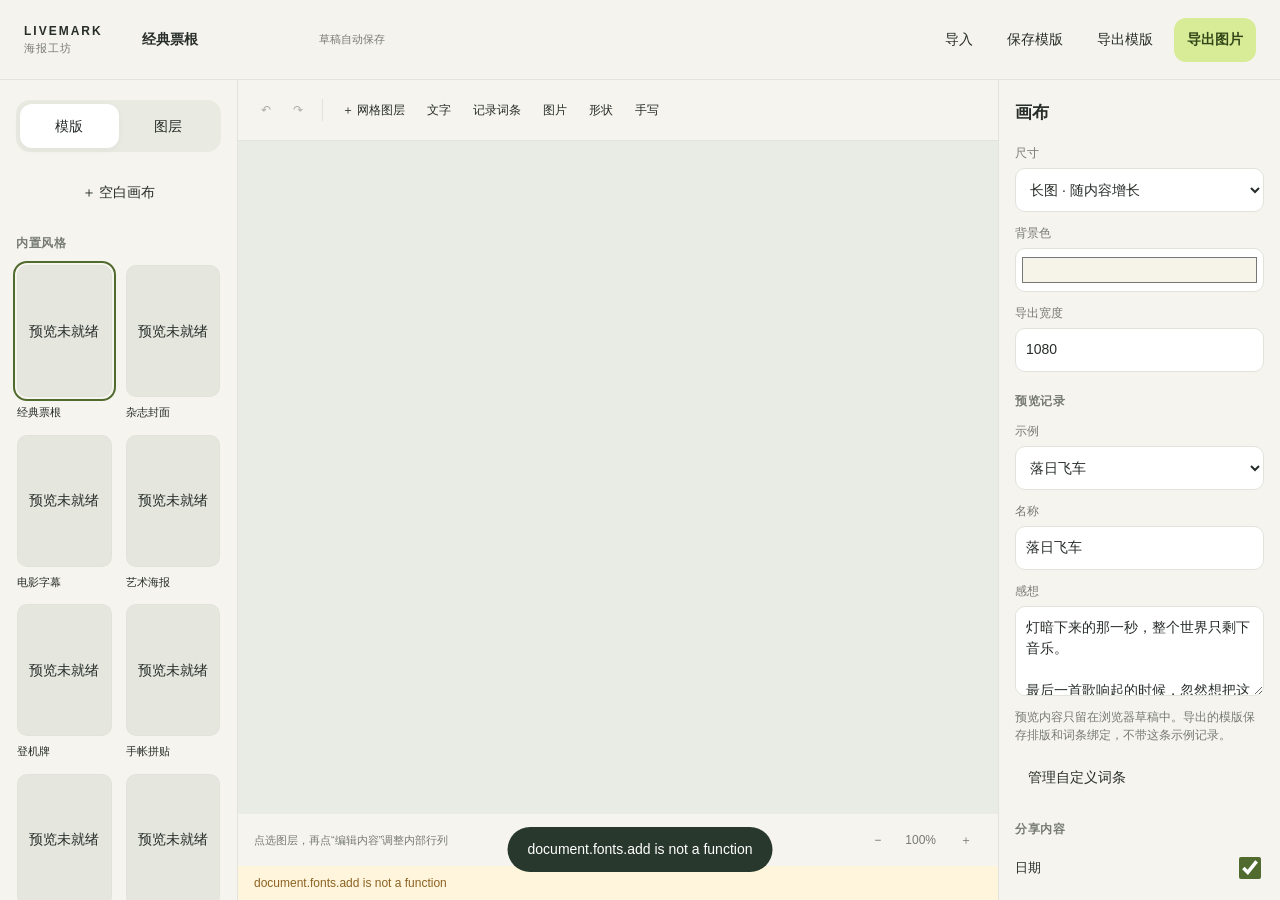
==== commit 91239ca5: "Rebuild poster editor with grid layers and shared offline export" ====
--- a/index.html
+++ b/index.html
@@ -1,73 +1,12 @@
-<!DOCTYPE html>
-<html lang="zh-Hans">
-<head>
-<meta charset="utf-8">
-<meta name="viewport" content="width=device-width, initial-scale=1">
-<title>Livemark 模版工坊</title>
-<link rel="stylesheet" href="styles.css">
-</head>
+<!doctype html>
+<html lang="zh-Hans"><head><meta charset="utf-8"><meta name="viewport" content="width=device-width, initial-scale=1"><title>Livemark · 海报工坊</title><link rel="stylesheet" href="styles.css"></head>
 <body>
-
-<header class="bar">
-  <div class="brand">LIVEMARK<small>模版工坊</small></div>
-  <div class="grow"></div>
-  <div class="tip">导出的 .livemark 用隔空投送发到手机，点开即在 Livemark 里打开。</div>
-  <div class="bar-actions">
-    <button class="btn" id="btnImport">导入</button>
-    <button class="btn" id="btnSave">存入模版库</button>
-    <button class="btn" id="btnExportFile">导出模版</button>
-    <button class="btn primary" id="btnExportPNG">导出图片</button>
-  </div>
-  <input type="file" id="fileImport" accept=".livemark,.lmtemplate,.encoretemplate,.json,application/json" hidden>
-</header>
-
-<div class="shell">
-  <aside class="library" id="library"></aside>
-
-  <section class="stage">
-    <div class="stage-bar">
-      <div class="menu-wrap">
-        <button class="btn small" id="btnLayerMenu">图层 · <span id="layerName">画布与底图</span> ▾</button>
-      </div>
-      <div class="menu-wrap">
-        <button class="btn small primary" id="btnAddElement">添加元素 ＋</button>
-      </div>
-      <div class="stage-tools" id="stageTools"></div>
-      <div class="grow"></div>
-      <span class="hint" id="canvasNote"></span>
-    </div>
-    <div class="canvas-wrap" id="canvasWrap">
-      <div class="board" id="board">
-        <canvas id="canvas"></canvas>
-        <canvas id="overlay" class="overlay"></canvas>
-      </div>
-    </div>
-    <div class="stage-foot">
-      <span>点选图层 · 拖图片调露出哪一段 · 拖普通图层换位 · 布局模式里拖拽换行/列 · ⌘滚轮缩放</span>
-      <span>Delete 删除 · 方向键换位 · ⌘D 复制 · ⌘Z 撤销 · L 布局模式 · Esc 回到画布</span>
-      <span id="sizeNote"></span>
-    </div>
-  </section>
-
-  <aside class="inspector" id="inspector"></aside>
-</div>
-
-<div class="toast" id="toast"></div>
-<div class="drop-veil" id="dropVeil">松手导入 .livemark</div>
-
-<input type="file" id="filePickImage" accept="image/*" hidden>
-<input type="file" id="filePickVideo" accept="video/quicktime,video/mp4,.mov,.mp4" hidden>
-
-<!-- core.js 是 App 的 TypeScript 原样编译过来的：模型、排版引擎、文件编码、九个内置风格。
-     render.js 注入「量文字」与「画」；ui.js 是编辑器主体，modes.js（聚焦 / 布局模式）、
-     layers.js（图层树面板）按功能拆成独立模块，app.js 负责启动。 -->
-<script src="covers.js"></script>
-<script src="core.js"></script>
-<script src="render.js"></script>
-<script src="sample.js"></script>
-<script src="ui.js"></script>
-<script src="modes.js"></script>
-<script src="layers.js"></script>
-<script src="app.js"></script>
-</body>
-</html>
+<header class="bar"><a class="brand" href="#">LIVEMARK<span>海报工坊</span></a><input id="documentName" aria-label="模版名称" maxlength="40"><span class="saved" id="saveState" aria-live="polite">草稿自动保存</span><div class="grow"></div><button id="btnImport">导入</button><button id="btnSave">保存模版</button><button id="btnExportFile">导出模版</button><button class="primary" id="btnExportPNG">导出图片</button></header>
+<main class="workspace"><aside class="library"><div class="tabs"><button id="tabTemplates" aria-pressed="true">模版</button><button id="tabLayers" aria-pressed="false">图层</button></div><div id="sidebar"></div></aside>
+<section class="studio" aria-label="画布编辑器"><nav class="tools"><button id="undo" title="撤销 ⌘Z" aria-label="撤销">↶</button><button id="redo" title="重做 ⇧⌘Z" aria-label="重做">↷</button><span class="divider"></span><button id="addRegion">＋ 网格图层</button><button id="addText">文字</button><button id="addField">记录词条</button><button id="addImage">图片</button><button id="addShape">形状</button><button id="addInk">手写</button><button id="finishGrid" class="primary" hidden>完成层内编辑</button></nav>
+<div id="viewport" class="viewport"><div id="board" class="board"><canvas id="canvas" aria-label="海报预览"></canvas><canvas id="overlay" aria-label="拖动元素或控制点以编辑海报" tabindex="0"></canvas></div></div>
+<footer class="stagefoot"><span id="selectionHint">点选元素，拖动改位置</span><div class="grow"></div><button id="zoomOut" aria-label="缩小">−</button><button id="zoomFit" title="适应画布">100%</button><button id="zoomIn" aria-label="放大">＋</button></footer><div id="overflow" role="status" hidden></div></section>
+<aside id="inspector" class="inspector" aria-label="所选元素属性"></aside></main>
+<dialog id="picker"><header><h2 id="pickerTitle"></h2><button id="closePicker" aria-label="关闭">关闭</button></header><div id="pickerBody"></div></dialog><div id="toast" role="status"></div>
+<input type="file" id="fileImport" accept=".livemark,.json,.lmtemplate" hidden><input type="file" id="fileImage" accept="image/png,image/jpeg,image/webp,image/gif" hidden><input type="file" id="fileFont" accept=".ttf,.otf" hidden>
+<script src="covers.js"></script><script src="core.js"></script><script src="render.js"></script><script src="sample.js"></script><script src="ui.js"></script><script src="offline-export.js"></script><script src="app.js"></script></body></html>
--- a/styles.css
+++ b/styles.css
@@ -1,368 +1 @@
-/* Livemark 模版工坊（浏览器版）。
-   卡片式 · 扁平化 · 响应式。配色取自 App 的 Palette：纸 #F6F3E9、墨 #20251F。
-
-   设计令牌：所有控件共用同一套颜色、圆角、高度、字号，
-   选中态统一为「墨色底 + 米色字」，悬停态统一为 --fill。 */
-:root {
-  /* 颜色 */
-  --paper: #f0ede3;                       /* 页面底色，比卡片深一档 */
-  --card: #fffdf7;                        /* 卡片表面 */
-  --ink: #20251f;                         /* 墨 */
-  --ink-soft: #333a31;
-  --on-ink: #fdfbf4;                      /* 墨底上的字 */
-  --muted: #6d6a60;
-  --line: rgba(32, 37, 31, 0.14);         /* 1px 描边，代替阴影分层 */
-  --fill: rgba(32, 37, 31, 0.06);         /* 悬停 / 次级填充 */
-  --fill-strong: rgba(32, 37, 31, 0.1);
-  --field: #f6f3e9;                       /* 输入框底色 */
-  --stamp: #c4553f;                       /* 警示红 */
-
-  /* 几何：一套圆角与间距走遍全站 */
-  --radius-l: 14px;                       /* 卡片 */
-  --radius-m: 10px;                       /* 卡片内分组、菜单 */
-  --radius-s: 8px;                        /* 所有控件 */
-  --gap: 12px;
-  --ctl-h: 32px;                          /* 常规控件高度 */
-  --ctl-h-s: 28px;                        /* 小号控件高度 */
-
-  /* 字号 */
-  --fs-xs: 11px;
-  --fs-s: 12px;
-  --fs-m: 13px;
-  --fs-l: 15px;
-
-  --font: -apple-system, BlinkMacSystemFont, "PingFang SC", system-ui, "Noto Sans CJK SC", "Microsoft YaHei", sans-serif;
-}
-
-* { box-sizing: border-box; }
-html, body { height: 100%; margin: 0; }
-body {
-  font-family: var(--font);
-  background: var(--paper);
-  color: var(--ink);
-  font-size: var(--fs-m);
-  -webkit-font-smoothing: antialiased;
-  overflow: hidden;
-}
-button, input, select, textarea { font-family: inherit; font-size: inherit; color: inherit; }
-button { cursor: pointer; }
-:focus-visible { outline: 2px solid var(--ink); outline-offset: 1px; }
-
-/* 统一细滚动条 */
-::-webkit-scrollbar { width: 8px; height: 8px; }
-::-webkit-scrollbar-thumb { background: var(--fill-strong); border-radius: 999px; }
-::-webkit-scrollbar-track { background: transparent; }
-
-/* ---- 顶栏 ---- */
-.bar {
-  display: flex; align-items: center; gap: var(--gap);
-  min-height: 56px; padding: 8px 16px;
-  flex-wrap: wrap;
-  background: var(--paper);
-  border-bottom: 1px solid var(--line);
-}
-.brand { font-weight: 800; letter-spacing: 2px; font-size: var(--fs-m); }
-.brand small { display: block; font-weight: 500; letter-spacing: 0; font-size: 10px; color: var(--muted); }
-.bar .grow { flex: 1; }
-.bar .tip { font-size: var(--fs-xs); color: var(--muted); max-width: 250px; line-height: 1.35; }
-.bar-actions { display: flex; align-items: center; gap: 8px; flex-wrap: wrap; }
-
-/* ---- 控件：按钮 / 芯片 / 分段 / 图标钮，同一高度、同一圆角、同一描边 ---- */
-.btn {
-  border: 1px solid var(--line); background: var(--card); color: var(--ink);
-  border-radius: var(--radius-s); min-height: var(--ctl-h); padding: 0 14px; font-weight: 600;
-}
-.btn:hover { background: var(--fill); }
-.btn.primary { background: var(--ink); color: var(--on-ink); border-color: var(--ink); }
-.btn.primary:hover { background: var(--ink-soft); }
-.btn.small { min-height: var(--ctl-h-s); padding: 0 10px; font-size: var(--fs-xs); }
-.btn.danger { color: var(--stamp); }
-.btn:disabled { opacity: 0.4; cursor: default; }
-
-.icon-btn {
-  border: 1px solid transparent; background: none; color: var(--muted);
-  border-radius: var(--radius-s); width: var(--ctl-h-s); height: var(--ctl-h-s);
-  line-height: 1; font-size: var(--fs-m); flex: none;
-}
-.icon-btn:hover { background: var(--fill); color: var(--ink); }
-.icon-btn:disabled { opacity: 0.35; cursor: default; background: none; color: var(--muted); }
-
-/* ---- 三栏：卡片浮在纸面上 ---- */
-.shell {
-  display: flex; gap: var(--gap);
-  height: calc(100% - 57px);
-  padding: var(--gap);
-}
-.library, .inspector {
-  background: var(--card);
-  border: 1px solid var(--line);
-  border-radius: var(--radius-l);
-  overflow-y: auto;
-  flex: none;
-}
-.library { width: 220px; padding: 12px; }
-.inspector { width: 320px; padding: 14px 14px 60px; }
-.stage { flex: 1; display: flex; flex-direction: column; gap: 10px; min-width: 0; }
-
-/* ---- 模版库 ---- */
-.section-title {
-  font-size: var(--fs-xs); font-weight: 700; color: var(--muted);
-  letter-spacing: 1px; margin: 14px 2px 6px;
-}
-.section-title:first-child { margin-top: 2px; }
-.lib-item {
-  display: flex; align-items: center; gap: 8px; width: 100%;
-  border: 1px solid transparent; background: none; border-radius: var(--radius-s);
-  padding: 7px 10px; text-align: left; min-height: 36px; font-weight: 600;
-}
-.lib-item:hover { background: var(--fill); }
-.lib-item.on { background: var(--ink); color: var(--on-ink); border-color: var(--ink); }
-.lib-item .sub { font-size: 10px; color: var(--muted); font-weight: 400; }
-.lib-row { display: flex; align-items: center; gap: 4px; border-radius: var(--radius-s); }
-.lib-row .lib-item { flex: 1; min-width: 0; }
-.lib-row.on { background: var(--fill); }
-.lib-row.on .lib-item { background: var(--ink); color: var(--on-ink); border-color: var(--ink); }
-.empty { font-size: var(--fs-xs); color: var(--muted); padding: 6px 8px; }
-
-/* 预览设置（左栏下半） */
-.panel { margin-top: 14px; border-top: 1px solid var(--line); padding-top: 10px; display: flex; flex-direction: column; gap: 10px; }
-.checks { display: grid; grid-template-columns: 1fr 1fr; gap: 2px 8px; padding: 2px; }
-.checks label { display: flex; align-items: center; gap: 4px; font-size: var(--fs-xs); }
-.checks .toggle { display: flex; align-items: center; gap: 5px; font-size: var(--fs-xs); }
-.checks .toggle.private span { color: var(--stamp); }
-.private-note { font-size: 10px; color: var(--muted); line-height: 1.4; margin-top: 6px; }
-
-/* ---- 左栏页签：模版 / 图层 ---- */
-.side-tabs {
-  display: flex; gap: 4px; padding: 3px; margin-bottom: 10px;
-  background: var(--fill); border-radius: var(--radius-s);
-}
-.side-tab {
-  flex: 1; border: 1px solid transparent; background: none; border-radius: 6px;
-  padding: 6px 0; font-weight: 700; font-size: var(--fs-s); color: var(--muted);
-}
-.side-tab:hover { color: var(--ink); }
-.side-tab.on { background: var(--card); color: var(--ink); border-color: var(--line); }
-
-/* ---- 图层树 ---- */
-.layer-row {
-  display: flex; align-items: center; gap: 2px;
-  border-radius: var(--radius-s); padding: 1px 4px;
-}
-.layer-row:hover { background: var(--fill); }
-.layer-row.on { background: var(--fill-strong); }
-.layer-row.faded .layer-main { opacity: 0.45; }
-.layer-main {
-  flex: 1; min-width: 0; border: none; background: none; text-align: left;
-  padding: 6px 4px; font-size: var(--fs-s); overflow: hidden; text-overflow: ellipsis; white-space: nowrap;
-  border-radius: 6px;
-}
-.layer-act { visibility: hidden; }
-.layer-row:hover .layer-act, .layer-row.on .layer-act { visibility: visible; }
-.layers-hint { padding: 8px 4px; }
-
-/* ---- 画布区：工具条卡片 + 画布卡片 ---- */
-.stage-bar {
-  display: flex; align-items: center; gap: 8px; flex-wrap: wrap;
-  padding: 8px 12px;
-  background: var(--card); border: 1px solid var(--line); border-radius: var(--radius-l);
-}
-.stage-bar .grow { flex: 1; }
-.canvas-wrap {
-  flex: 1; display: flex; align-items: safe center; justify-content: safe center;
-  padding: 18px; overflow: auto; position: relative;
-  background: var(--card); border: 1px solid var(--line); border-radius: var(--radius-l);
-}
-.board {
-  position: relative; margin: auto; flex: none;
-  border: 1px solid var(--line); border-radius: var(--radius-m); background: #fff;
-}
-.board canvas { display: block; border-radius: var(--radius-m); }
-.board canvas.overlay { position: absolute; inset: 0; touch-action: none; }
-.stage-foot {
-  padding: 0 6px; font-size: var(--fs-xs); color: var(--muted);
-  display: flex; gap: 12px; flex-wrap: wrap;
-}
-
-/* 舞台工具条：聚焦切换 / 布局模式 / 缩放 */
-.stage-tools { display: flex; align-items: center; gap: 8px; flex-wrap: wrap; }
-.seg-mini { display: flex; border: 1px solid var(--line); border-radius: var(--radius-s); overflow: hidden; }
-.seg-mini button {
-  border: none; background: none; min-height: calc(var(--ctl-h-s) - 2px); padding: 0 10px;
-  font-size: var(--fs-xs); font-weight: 600; color: var(--muted);
-}
-.seg-mini button:hover { background: var(--fill); color: var(--ink); }
-.seg-mini button + button { border-left: 1px solid var(--line); }
-.seg-mini button.on { background: var(--ink); color: var(--on-ink); }
-.seg-mini button:disabled { opacity: 0.4; cursor: default; background: none; color: var(--muted); }
-.zoom-box { display: flex; align-items: center; gap: 2px; }
-.zoom-label {
-  border: 1px solid transparent; background: none; color: var(--muted);
-  font-size: var(--fs-xs); font-weight: 600;
-  min-width: 40px; min-height: var(--ctl-h-s); text-align: center;
-  border-radius: var(--radius-s); padding: 0 2px;
-}
-.zoom-label:hover { background: var(--fill); color: var(--ink); }
-
-/* ---- 检查器 ---- */
-.insp-title {
-  display: flex; align-items: center; gap: 2px;
-  font-size: var(--fs-l); font-weight: 800; margin: 0 0 12px;
-  padding-bottom: 10px; border-bottom: 1px solid var(--line);
-}
-.insp-title .grow { flex: 1; font-weight: 700; min-width: 0; overflow: hidden; text-overflow: ellipsis; white-space: nowrap; }
-.field { margin-bottom: 12px; }
-.field > label, .field > .lab { display: block; font-size: var(--fs-xs); font-weight: 600; color: var(--muted); margin-bottom: 4px; }
-.field input[type=text], .field input[type=number], .field textarea, .field select {
-  width: 100%; border: 1px solid var(--line); background: var(--field);
-  border-radius: var(--radius-s); min-height: var(--ctl-h-s); padding: 5px 8px;
-}
-.field textarea { resize: vertical; min-height: 54px; }
-.row { display: flex; gap: 8px; align-items: center; }
-.row > * { min-width: 0; }
-.slider-head { display: flex; justify-content: space-between; font-size: var(--fs-xs); color: var(--muted); font-weight: 600; margin-bottom: 1px; }
-.slider-head b { font-weight: 600; color: var(--ink); font-variant-numeric: tabular-nums; }
-input[type=range] { width: 100%; accent-color: var(--ink); height: 20px; }
-input[type=checkbox] { accent-color: var(--ink); }
-.chips { display: flex; flex-wrap: wrap; gap: 6px; }
-.chip {
-  border: 1px solid var(--line); background: var(--card); border-radius: var(--radius-s);
-  min-height: var(--ctl-h-s); padding: 0 11px; font-size: var(--fs-xs); font-weight: 600;
-}
-.chip:hover { background: var(--fill); }
-.chip.on { background: var(--ink); color: var(--on-ink); border-color: var(--ink); }
-.seg { display: flex; border: 1px solid var(--line); border-radius: var(--radius-s); overflow: hidden; }
-.seg button { flex: 1; border: none; background: none; min-height: calc(var(--ctl-h-s) - 2px); font-size: var(--fs-xs); font-weight: 600; }
-.seg button:hover { background: var(--fill); }
-.seg button + button { border-left: 1px solid var(--line); }
-.seg button.on { background: var(--ink); color: var(--on-ink); }
-.toggle { display: flex; align-items: center; justify-content: space-between; gap: 8px; min-height: var(--ctl-h-s); }
-.toggle span { font-size: var(--fs-s); font-weight: 600; }
-.color-row { display: flex; align-items: center; gap: 6px; flex-wrap: wrap; }
-.color-row input[type=color] {
-  width: 34px; height: var(--ctl-h-s); padding: 2px;
-  border: 1px solid var(--line); border-radius: var(--radius-s); background: var(--card);
-}
-.color-row input[type=text] { width: 84px; }
-.presets { display: flex; flex-wrap: wrap; gap: 4px; margin-top: 5px; }
-.preset { width: 20px; height: 20px; border-radius: 6px; border: 1px solid var(--line); padding: 0; }
-.divider { height: 1px; background: var(--line); margin: 14px 0; }
-.hint { font-size: var(--fs-xs); color: var(--muted); line-height: 1.45; margin: 4px 0; }
-.hint.warn { color: var(--stamp); }
-.actions { display: flex; gap: 6px; margin-top: 12px; flex-wrap: wrap; }
-
-/* 检查器里的分组：卡片中的小卡片 */
-.field.group {
-  background: var(--fill); border: 1px solid var(--line);
-  border-radius: var(--radius-m); padding: 10px; gap: 6px;
-}
-.field .row { display: flex; gap: 6px; flex-wrap: wrap; }
-.row .mini { display: flex; align-items: center; gap: 4px; font-size: var(--fs-xs); color: var(--muted); }
-.row .mini input { width: 48px; border: 1px solid var(--line); border-radius: 6px; padding: 2px 4px; background: var(--field); }
-
-/* 折叠区（更多）：也是一张小卡片 */
-.disclosure {
-  margin: 12px 0 4px;
-  background: var(--fill); border: 1px solid var(--line);
-  border-radius: var(--radius-m); padding: 4px 10px;
-}
-.disclosure-head {
-  width: 100%; text-align: left; border: 0; background: none; padding: 7px 0;
-  font-weight: 700; color: var(--muted); letter-spacing: 0.5px; border-radius: 6px;
-}
-.disclosure-head:hover { color: var(--ink); }
-.disclosure-body { display: flex; flex-direction: column; gap: 10px; padding: 4px 0 8px; }
-
-/* 锚点九宫格 */
-.anchors { display: grid; grid-template-columns: repeat(3, 1fr); gap: 4px; }
-.anchor {
-  border: 1px solid var(--line); background: var(--card); border-radius: var(--radius-s);
-  height: var(--ctl-h-s); color: var(--muted); line-height: 1;
-}
-.anchor:hover { background: var(--fill); }
-.anchor.on { background: var(--ink); color: var(--on-ink); border-color: var(--ink); }
-
-/* ---- 菜单：扁平弹出卡片 ---- */
-.menu-wrap { position: relative; }
-.menu {
-  position: absolute; top: calc(100% + 6px); left: 0; z-index: 30;
-  background: var(--card); border: 1px solid var(--line); border-radius: var(--radius-m);
-  box-shadow: 0 8px 24px rgba(32, 37, 31, 0.1);
-  min-width: 190px; max-height: 60vh; overflow-y: auto; padding: 5px;
-}
-.menu.right { left: auto; right: 0; }
-.menu button {
-  display: block; width: 100%; text-align: left; border: none; background: none;
-  border-radius: 6px; padding: 6px 9px; font-size: var(--fs-s);
-}
-.menu button:hover { background: var(--fill); }
-.menu .on { background: var(--fill); font-weight: 700; }
-.menu .head { font-size: 10px; font-weight: 700; color: var(--muted); padding: 7px 9px 3px; letter-spacing: 1px; }
-.menu .sep { height: 1px; background: var(--line); margin: 4px 6px; }
-.menu .cols { display: grid; grid-template-columns: repeat(8, 1fr); gap: 2px; padding: 4px; }
-.menu .cols button { font-size: 18px; text-align: center; padding: 3px 0; }
-.menu details.sub { border-top: 1px solid var(--line); }
-.menu details.sub summary { padding: 5px 12px; cursor: pointer; color: var(--muted); font-size: var(--fs-xs); }
-.menu details.sub button { padding-left: 22px; }
-
-/* ---- 提示条与拖放遮罩 ---- */
-.toast {
-  position: fixed; left: 50%; bottom: 22px; transform: translateX(-50%);
-  background: var(--ink); color: var(--on-ink); border-radius: var(--radius-m);
-  padding: 9px 18px; font-size: var(--fs-s); font-weight: 600; z-index: 100;
-  opacity: 0; pointer-events: none;
-  transition: opacity 0.18s;
-}
-.toast.on { opacity: 1; }
-.toast.warn { background: var(--stamp); }
-
-.drop-veil {
-  position: fixed; inset: 0; z-index: 200; background: rgba(240, 237, 227, 0.94);
-  display: none; align-items: center; justify-content: center;
-  font-size: var(--fs-l); font-weight: 700;
-}
-.drop-veil.on { display: flex; }
-.drop-veil::before {
-  content: ''; position: absolute; inset: 14px;
-  border: 2px dashed var(--ink); border-radius: var(--radius-l);
-}
-
-/* ---- 响应式 ----
-   ≥1360：三栏全开；
-   <1360：顶栏提示语收起；
-   <1180：两侧栏收窄；
-   <980：单列堆叠，画布在最上，页面整体可滚动；
-   <640：手机——更紧的间距，顶栏按钮换行铺满。 */
-@media (max-width: 1360px) {
-  .bar .tip { display: none; }
-}
-
-@media (max-width: 1180px) {
-  .library { width: 196px; }
-  .inspector { width: 284px; }
-}
-
-@media (max-width: 980px) {
-  body { overflow: auto; }
-  .shell {
-    flex-direction: column;
-    height: auto;
-    min-height: calc(100% - 57px);
-  }
-  .stage { order: -1; flex: none; }
-  .canvas-wrap { height: 62vh; flex: none; }
-  .library, .inspector {
-    width: 100%;
-    max-height: 60vh;
-  }
-}
-
-@media (max-width: 640px) {
-  :root { --gap: 8px; }
-  .bar { padding: 8px 10px; gap: 8px; }
-  .bar-actions { width: 100%; }
-  .bar-actions .btn { flex: 1; padding: 0 8px; }
-  .canvas-wrap { height: 52vh; padding: 12px; }
-  .stage-bar { padding: 6px 8px; }
-  .inspector { padding: 12px 12px 40px; }
-}
+:root{color-scheme:light;--paper:#f6f4ee;--surface:#fff;--ink:#272d29;--muted:#767b73;--line:#e1e3dc;--accent:#d8eb97;--deep:#516b2e;--lilac:#e4dcf6;font:14px/1.5 -apple-system,BlinkMacSystemFont,"PingFang SC",sans-serif;color:var(--ink);background:var(--paper)}*{box-sizing:border-box}body{margin:0}button,input,select,textarea{font:inherit;color:inherit}button{min-height:44px;border:1px solid transparent;border-radius:12px;background:transparent;padding:8px 12px;cursor:pointer;white-space:nowrap}button:hover{background:#eaece3}button:active{transform:scale(.98)}button:disabled{opacity:.35;cursor:default}button:focus-visible,input:focus-visible,select:focus-visible,textarea:focus-visible,canvas:focus-visible{outline:3px solid #8872b6;outline-offset:2px}button.primary{background:var(--accent);color:#324718;font-weight:650}button.on,button[aria-pressed=true]{background:var(--surface);box-shadow:0 2px 8px #2633200b}input,select,textarea{background:var(--surface);border:1px solid var(--line);border-radius:10px;padding:10px;min-height:44px;min-width:0;max-width:100%}textarea{resize:vertical;min-height:90px}input[type=checkbox]{min-height:22px;width:22px;accent-color:var(--deep)}input[type=color]{padding:4px;width:100%}.bar{height:80px;display:flex;gap:8px;align-items:center;padding:14px 24px;border-bottom:1px solid var(--line);background:#f6f4eef2}.brand{color:inherit;text-decoration:none;font-size:12px;letter-spacing:2px;font-weight:750;display:flex;flex-direction:column;margin-right:20px}.brand span{font-size:11px;font-weight:450;letter-spacing:1px;color:var(--muted)}#documentName{width:180px;border-color:transparent;background:transparent;font-weight:600}.saved{font-size:11px;color:var(--muted)}.grow{flex:1}.workspace{height:calc(100dvh - 80px);display:grid;grid-template-columns:238px minmax(330px,1fr) 282px}.library,.inspector{overflow:auto;padding:20px 16px;background:var(--paper)}.library{border-right:1px solid var(--line)}.inspector{border-left:1px solid var(--line)}.tabs{display:flex;background:#e9ebe2;padding:4px;border-radius:14px;margin-bottom:18px}.tabs button{flex:1}.studio{display:flex;flex-direction:column;position:relative;min-width:0;background:#e9ece4}.tools{display:flex;flex-wrap:wrap;padding:8px 12px;align-items:center;border-bottom:1px solid var(--line);background:var(--paper)}.tools button{font-size:12px;padding:8px 10px}.divider{height:22px;width:1px;background:var(--line);margin:0 8px}.viewport{flex:1;overflow:auto;position:relative;overscroll-behavior:contain;touch-action:none;padding:60px 100px}.board{position:relative;box-shadow:0 12px 50px #35403124;margin:auto;flex-shrink:0}.board canvas{display:block;position:absolute;inset:0}#overlay{touch-action:none}.stagefoot{display:flex;align-items:center;gap:4px;padding:4px 16px;background:var(--paper);color:var(--muted);font-size:11px}.stagefoot button{font-size:12px;padding:4px 9px}h2{font-size:17px;margin:0 0 18px}h3{font-size:12px;letter-spacing:.5px;color:var(--muted);margin:20px 0 12px}.gallery{display:grid;grid-template-columns:1fr 1fr;gap:12px}.template{padding:0;white-space:normal;display:flex;flex-direction:column;gap:7px;text-align:left;min-width:0}.template .thumb{width:100%;height:132px;background:#e5e7df;display:flex;align-items:center;justify-content:center;border-radius:10px;overflow:hidden;box-shadow:inset 0 0 0 1px #00000005}.template canvas{max-width:100%;max-height:100%}.template span{font-size:11px}.template.selected .thumb{outline:2px solid var(--deep);outline-offset:2px}.field{display:flex;flex-direction:column;gap:6px;margin:12px 0}.field>span{font-size:12px;color:var(--muted)}.row{display:flex;gap:8px;align-items:center}.row>*{min-width:0;flex:1}.row .field{width:50%}.check{display:flex;align-items:center;justify-content:space-between;font-size:13px;margin:16px 0}.hint{font-size:12px;color:var(--muted);margin:12px 0}.actions{display:flex;flex-wrap:wrap;gap:4px}.actions button{background:var(--surface);font-size:12px}.layer{display:flex;align-items:center;border-bottom:1px solid var(--line);gap:2px}.layer button:first-child{flex:1;overflow:hidden;text-overflow:ellipsis;text-align:left;min-width:0}.layer.selected{background:#e4e9d6}.layer button{font-size:12px;padding:8px}.danger{color:#ad5149}#overflow{background:#fff4dc;color:#8b6322;padding:8px 16px;font-size:12px}dialog{border:1px solid var(--line);border-radius:24px;width:min(620px,calc(100vw - 32px));max-height:85dvh;background:var(--paper);padding:22px;box-shadow:0 20px 80px #22331f40}dialog::backdrop{background:#18201755;backdrop-filter:blur(5px)}dialog header{display:flex;align-items:center;justify-content:space-between;gap:20px}dialog h2{margin:0}#pickerBody{margin-top:20px;display:flex;flex-direction:column;gap:6px}#pickerBody>button{text-align:left;background:var(--surface);white-space:normal}.fontsample{display:block;font-size:21px;padding-top:3px}.fontmeta{font:11px/1.4 -apple-system,sans-serif;color:var(--muted)}#toast{position:fixed;bottom:28px;left:50%;transform:translateX(-50%);background:#29382d;color:white;max-width:90vw;padding:12px 20px;border-radius:100px;z-index:30;opacity:0;pointer-events:none;transition:opacity .2s}#toast.show{opacity:1}.inkpad{width:100%;height:250px;background:white;border:1px solid var(--line);border-radius:16px;touch-action:none}.empty{padding:30px 5px;text-align:center;color:var(--muted);font-size:12px}.stretch{width:100%}@media(max-width:1100px){.workspace{grid-template-columns:180px minmax(280px,1fr) 245px}.bar{padding:10px 16px}.saved{display:none}.viewport{padding:45px 55px}}@media(max-width:800px){.bar{height:auto;min-height:72px;flex-wrap:wrap;gap:2px;padding:10px}.brand{margin-right:8px}.bar button{font-size:12px;padding:6px 9px}.bar .grow{display:none}#documentName{flex:1;min-width:120px}.workspace{height:auto;min-height:calc(100dvh - 120px);grid-template-columns:1fr}.library{order:2;border:0}.library .gallery{grid-template-columns:repeat(4,1fr)}.studio{height:70dvh}.inspector{order:1;border:0}.stagefoot #selectionHint{max-width:40%;overflow:hidden;white-space:nowrap}.viewport{padding:40px}.template .thumb{height:140px}}@media(prefers-reduced-motion:reduce){*{transition:none!important}button:active{transform:none}}
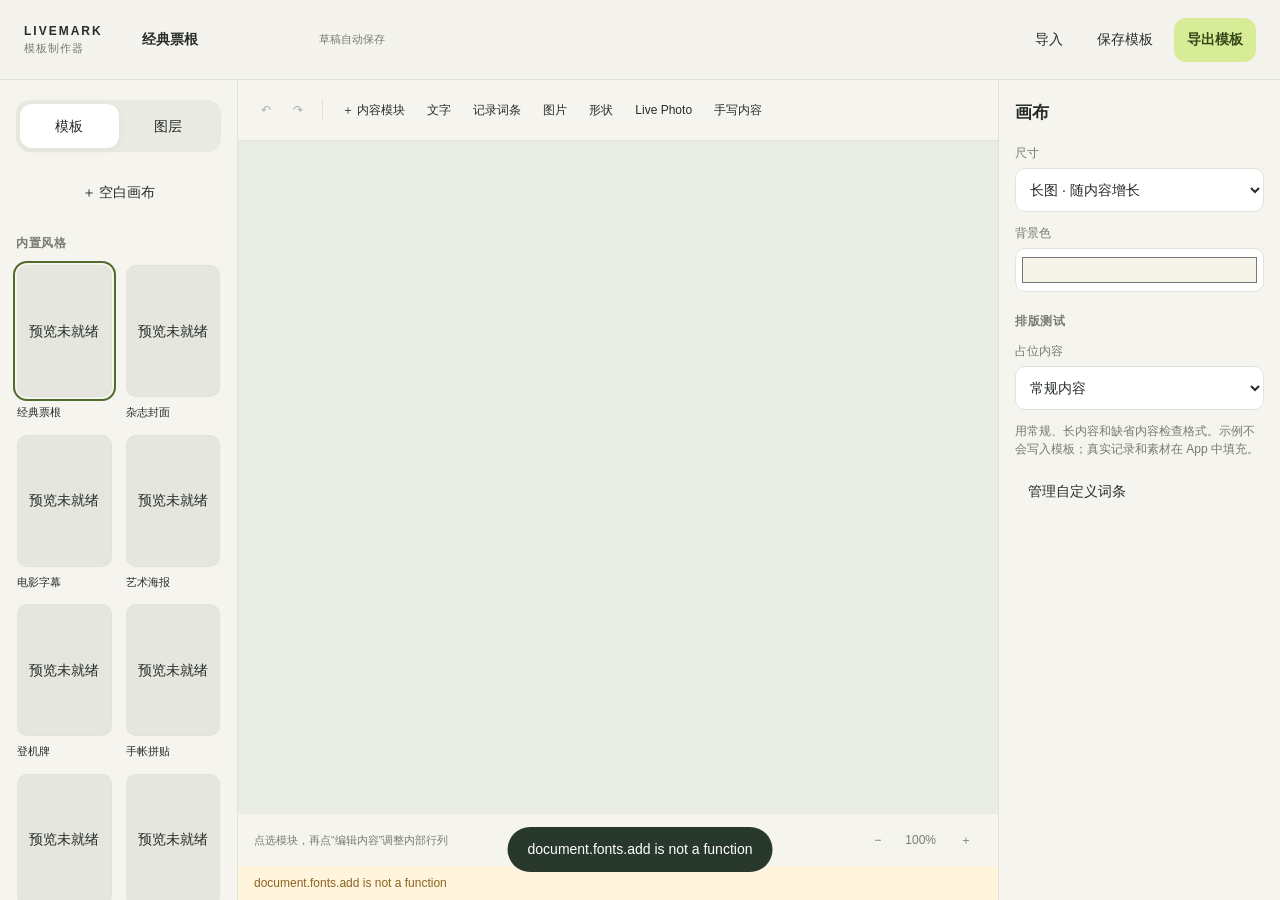
==== commit e9b579cb: "Focus editor on template design and keep module previews consistent" ====
--- a/index.html
+++ b/index.html
@@ -1,12 +1,12 @@
 <!doctype html>
-<html lang="zh-Hans"><head><meta charset="utf-8"><meta name="viewport" content="width=device-width, initial-scale=1"><title>Livemark · 海报工坊</title><link rel="stylesheet" href="styles.css"></head>
+<html lang="zh-Hans"><head><meta charset="utf-8"><meta name="viewport" content="width=device-width, initial-scale=1"><title>Livemark · 模板制作器</title><link rel="stylesheet" href="styles.css"></head>
 <body>
-<header class="bar"><a class="brand" href="#">LIVEMARK<span>海报工坊</span></a><input id="documentName" aria-label="模版名称" maxlength="40"><span class="saved" id="saveState" aria-live="polite">草稿自动保存</span><div class="grow"></div><button id="btnImport">导入</button><button id="btnSave">保存模版</button><button id="btnExportFile">导出模版</button><button class="primary" id="btnExportPNG">导出图片</button></header>
-<main class="workspace"><aside class="library"><div class="tabs"><button id="tabTemplates" aria-pressed="true">模版</button><button id="tabLayers" aria-pressed="false">图层</button></div><div id="sidebar"></div></aside>
-<section class="studio" aria-label="画布编辑器"><nav class="tools"><button id="undo" title="撤销 ⌘Z" aria-label="撤销">↶</button><button id="redo" title="重做 ⇧⌘Z" aria-label="重做">↷</button><span class="divider"></span><button id="addRegion">＋ 网格图层</button><button id="addText">文字</button><button id="addField">记录词条</button><button id="addImage">图片</button><button id="addShape">形状</button><button id="addInk">手写</button><button id="finishGrid" class="primary" hidden>完成层内编辑</button></nav>
-<div id="viewport" class="viewport"><div id="board" class="board"><canvas id="canvas" aria-label="海报预览"></canvas><canvas id="overlay" aria-label="拖动元素或控制点以编辑海报" tabindex="0"></canvas></div></div>
+<header class="bar"><a class="brand" href="#">LIVEMARK<span>模板制作器</span></a><input id="documentName" aria-label="模板名称" maxlength="40"><span class="saved" id="saveState" aria-live="polite">草稿自动保存</span><div class="grow"></div><button id="btnImport">导入</button><button id="btnSave">保存模板</button><button class="primary" id="btnExportFile">导出模板</button></header>
+<main class="workspace"><aside class="library"><div class="tabs"><button id="tabTemplates" aria-pressed="true">模板</button><button id="tabLayers" aria-pressed="false">图层</button></div><div id="sidebar"></div></aside>
+<section class="studio" aria-label="画布编辑器"><nav class="tools"><button id="undo" title="撤销 ⌘Z" aria-label="撤销">↶</button><button id="redo" title="重做 ⇧⌘Z" aria-label="重做">↷</button><span class="divider"></span><button id="addRegion">＋ 内容模块</button><button id="addText">文字</button><button id="addField">记录词条</button><button id="addImage">图片</button><button id="addShape">形状</button><button id="addLive">Live Photo</button><button id="addInk">手写内容</button><button id="finishGrid" class="primary" hidden>完成模块编辑</button></nav>
+<div id="viewport" class="viewport"><div id="board" class="board"><canvas id="canvas" aria-label="模板排版预览"></canvas><canvas id="overlay" aria-label="拖动元素或控制点以编辑模板" tabindex="0"></canvas></div></div>
 <footer class="stagefoot"><span id="selectionHint">点选元素，拖动改位置</span><div class="grow"></div><button id="zoomOut" aria-label="缩小">−</button><button id="zoomFit" title="适应画布">100%</button><button id="zoomIn" aria-label="放大">＋</button></footer><div id="overflow" role="status" hidden></div></section>
 <aside id="inspector" class="inspector" aria-label="所选元素属性"></aside></main>
 <dialog id="picker"><header><h2 id="pickerTitle"></h2><button id="closePicker" aria-label="关闭">关闭</button></header><div id="pickerBody"></div></dialog><div id="toast" role="status"></div>
-<input type="file" id="fileImport" accept=".livemark,.json,.lmtemplate" hidden><input type="file" id="fileImage" accept="image/png,image/jpeg,image/webp,image/gif" hidden><input type="file" id="fileFont" accept=".ttf,.otf" hidden>
-<script src="covers.js"></script><script src="core.js"></script><script src="render.js"></script><script src="sample.js"></script><script src="ui.js"></script><script src="offline-export.js"></script><script src="app.js"></script></body></html>
+<input type="file" id="fileImport" accept=".livemark,.json,.lmtemplate" hidden><input type="file" id="fileFont" accept=".ttf,.otf" hidden>
+<script src="core.js"></script><script src="render.js"></script><script src="sample.js"></script><script src="ui.js"></script><script src="app.js"></script></body></html>
--- a/styles.css
+++ b/styles.css
@@ -1 +1,3 @@
 :root{color-scheme:light;--paper:#f6f4ee;--surface:#fff;--ink:#272d29;--muted:#767b73;--line:#e1e3dc;--accent:#d8eb97;--deep:#516b2e;--lilac:#e4dcf6;font:14px/1.5 -apple-system,BlinkMacSystemFont,"PingFang SC",sans-serif;color:var(--ink);background:var(--paper)}*{box-sizing:border-box}body{margin:0}button,input,select,textarea{font:inherit;color:inherit}button{min-height:44px;border:1px solid transparent;border-radius:12px;background:transparent;padding:8px 12px;cursor:pointer;white-space:nowrap}button:hover{background:#eaece3}button:active{transform:scale(.98)}button:disabled{opacity:.35;cursor:default}button:focus-visible,input:focus-visible,select:focus-visible,textarea:focus-visible,canvas:focus-visible{outline:3px solid #8872b6;outline-offset:2px}button.primary{background:var(--accent);color:#324718;font-weight:650}button.on,button[aria-pressed=true]{background:var(--surface);box-shadow:0 2px 8px #2633200b}input,select,textarea{background:var(--surface);border:1px solid var(--line);border-radius:10px;padding:10px;min-height:44px;min-width:0;max-width:100%}textarea{resize:vertical;min-height:90px}input[type=checkbox]{min-height:22px;width:22px;accent-color:var(--deep)}input[type=color]{padding:4px;width:100%}.bar{height:80px;display:flex;gap:8px;align-items:center;padding:14px 24px;border-bottom:1px solid var(--line);background:#f6f4eef2}.brand{color:inherit;text-decoration:none;font-size:12px;letter-spacing:2px;font-weight:750;display:flex;flex-direction:column;margin-right:20px}.brand span{font-size:11px;font-weight:450;letter-spacing:1px;color:var(--muted)}#documentName{width:180px;border-color:transparent;background:transparent;font-weight:600}.saved{font-size:11px;color:var(--muted)}.grow{flex:1}.workspace{height:calc(100dvh - 80px);display:grid;grid-template-columns:238px minmax(330px,1fr) 282px}.library,.inspector{overflow:auto;padding:20px 16px;background:var(--paper)}.library{border-right:1px solid var(--line)}.inspector{border-left:1px solid var(--line)}.tabs{display:flex;background:#e9ebe2;padding:4px;border-radius:14px;margin-bottom:18px}.tabs button{flex:1}.studio{display:flex;flex-direction:column;position:relative;min-width:0;background:#e9ece4}.tools{display:flex;flex-wrap:wrap;padding:8px 12px;align-items:center;border-bottom:1px solid var(--line);background:var(--paper)}.tools button{font-size:12px;padding:8px 10px}.divider{height:22px;width:1px;background:var(--line);margin:0 8px}.viewport{flex:1;overflow:auto;position:relative;overscroll-behavior:contain;touch-action:none;padding:60px 100px}.board{position:relative;box-shadow:0 12px 50px #35403124;margin:auto;flex-shrink:0}.board canvas{display:block;position:absolute;inset:0}#overlay{touch-action:none}.stagefoot{display:flex;align-items:center;gap:4px;padding:4px 16px;background:var(--paper);color:var(--muted);font-size:11px}.stagefoot button{font-size:12px;padding:4px 9px}h2{font-size:17px;margin:0 0 18px}h3{font-size:12px;letter-spacing:.5px;color:var(--muted);margin:20px 0 12px}.gallery{display:grid;grid-template-columns:1fr 1fr;gap:12px}.template{padding:0;white-space:normal;display:flex;flex-direction:column;gap:7px;text-align:left;min-width:0}.template .thumb{width:100%;height:132px;background:#e5e7df;display:flex;align-items:center;justify-content:center;border-radius:10px;overflow:hidden;box-shadow:inset 0 0 0 1px #00000005}.template canvas{max-width:100%;max-height:100%}.template span{font-size:11px}.template.selected .thumb{outline:2px solid var(--deep);outline-offset:2px}.field{display:flex;flex-direction:column;gap:6px;margin:12px 0}.field>span{font-size:12px;color:var(--muted)}.row{display:flex;gap:8px;align-items:center}.row>*{min-width:0;flex:1}.row .field{width:50%}.check{display:flex;align-items:center;justify-content:space-between;font-size:13px;margin:16px 0}.hint{font-size:12px;color:var(--muted);margin:12px 0}.actions{display:flex;flex-wrap:wrap;gap:4px}.actions button{background:var(--surface);font-size:12px}.layer{display:flex;align-items:center;border-bottom:1px solid var(--line);gap:2px}.layer button:first-child{flex:1;overflow:hidden;text-overflow:ellipsis;text-align:left;min-width:0}.layer.selected{background:#e4e9d6}.layer button{font-size:12px;padding:8px}.danger{color:#ad5149}#overflow{background:#fff4dc;color:#8b6322;padding:8px 16px;font-size:12px}dialog{border:1px solid var(--line);border-radius:24px;width:min(620px,calc(100vw - 32px));max-height:85dvh;background:var(--paper);padding:22px;box-shadow:0 20px 80px #22331f40}dialog::backdrop{background:#18201755;backdrop-filter:blur(5px)}dialog header{display:flex;align-items:center;justify-content:space-between;gap:20px}dialog h2{margin:0}#pickerBody{margin-top:20px;display:flex;flex-direction:column;gap:6px}#pickerBody>button{text-align:left;background:var(--surface);white-space:normal}.fontsample{display:block;font-size:21px;padding-top:3px}.fontmeta{font:11px/1.4 -apple-system,sans-serif;color:var(--muted)}#toast{position:fixed;bottom:28px;left:50%;transform:translateX(-50%);background:#29382d;color:white;max-width:90vw;padding:12px 20px;border-radius:100px;z-index:30;opacity:0;pointer-events:none;transition:opacity .2s}#toast.show{opacity:1}.inkpad{width:100%;height:250px;background:white;border:1px solid var(--line);border-radius:16px;touch-action:none}.empty{padding:30px 5px;text-align:center;color:var(--muted);font-size:12px}.stretch{width:100%}@media(max-width:1100px){.workspace{grid-template-columns:180px minmax(280px,1fr) 245px}.bar{padding:10px 16px}.saved{display:none}.viewport{padding:45px 55px}}@media(max-width:800px){.bar{height:auto;min-height:72px;flex-wrap:wrap;gap:2px;padding:10px}.brand{margin-right:8px}.bar button{font-size:12px;padding:6px 9px}.bar .grow{display:none}#documentName{flex:1;min-width:120px}.workspace{height:auto;min-height:calc(100dvh - 120px);grid-template-columns:1fr}.library{order:2;border:0}.library .gallery{grid-template-columns:repeat(4,1fr)}.studio{height:70dvh}.inspector{order:1;border:0}.stagefoot #selectionHint{max-width:40%;overflow:hidden;white-space:nowrap}.viewport{padding:40px}.template .thumb{height:140px}}@media(prefers-reduced-motion:reduce){*{transition:none!important}button:active{transform:none}}
+
+.module-structure{overflow-x:auto;margin:12px 0}.module-cells{display:grid;gap:6px;padding:3px}.module-cell{display:flex;flex-direction:column;justify-content:center;gap:3px;min-height:64px;padding:7px;border:1px solid var(--line);border-radius:8px;background:var(--surface);white-space:normal;overflow-wrap:anywhere;font-size:12px}.module-cell small{font-size:10px;color:var(--muted)}.module-cell.collapsed{border-style:dashed}.module-cell[aria-pressed=true]{border-color:var(--deep);background:#e4e9d6}
